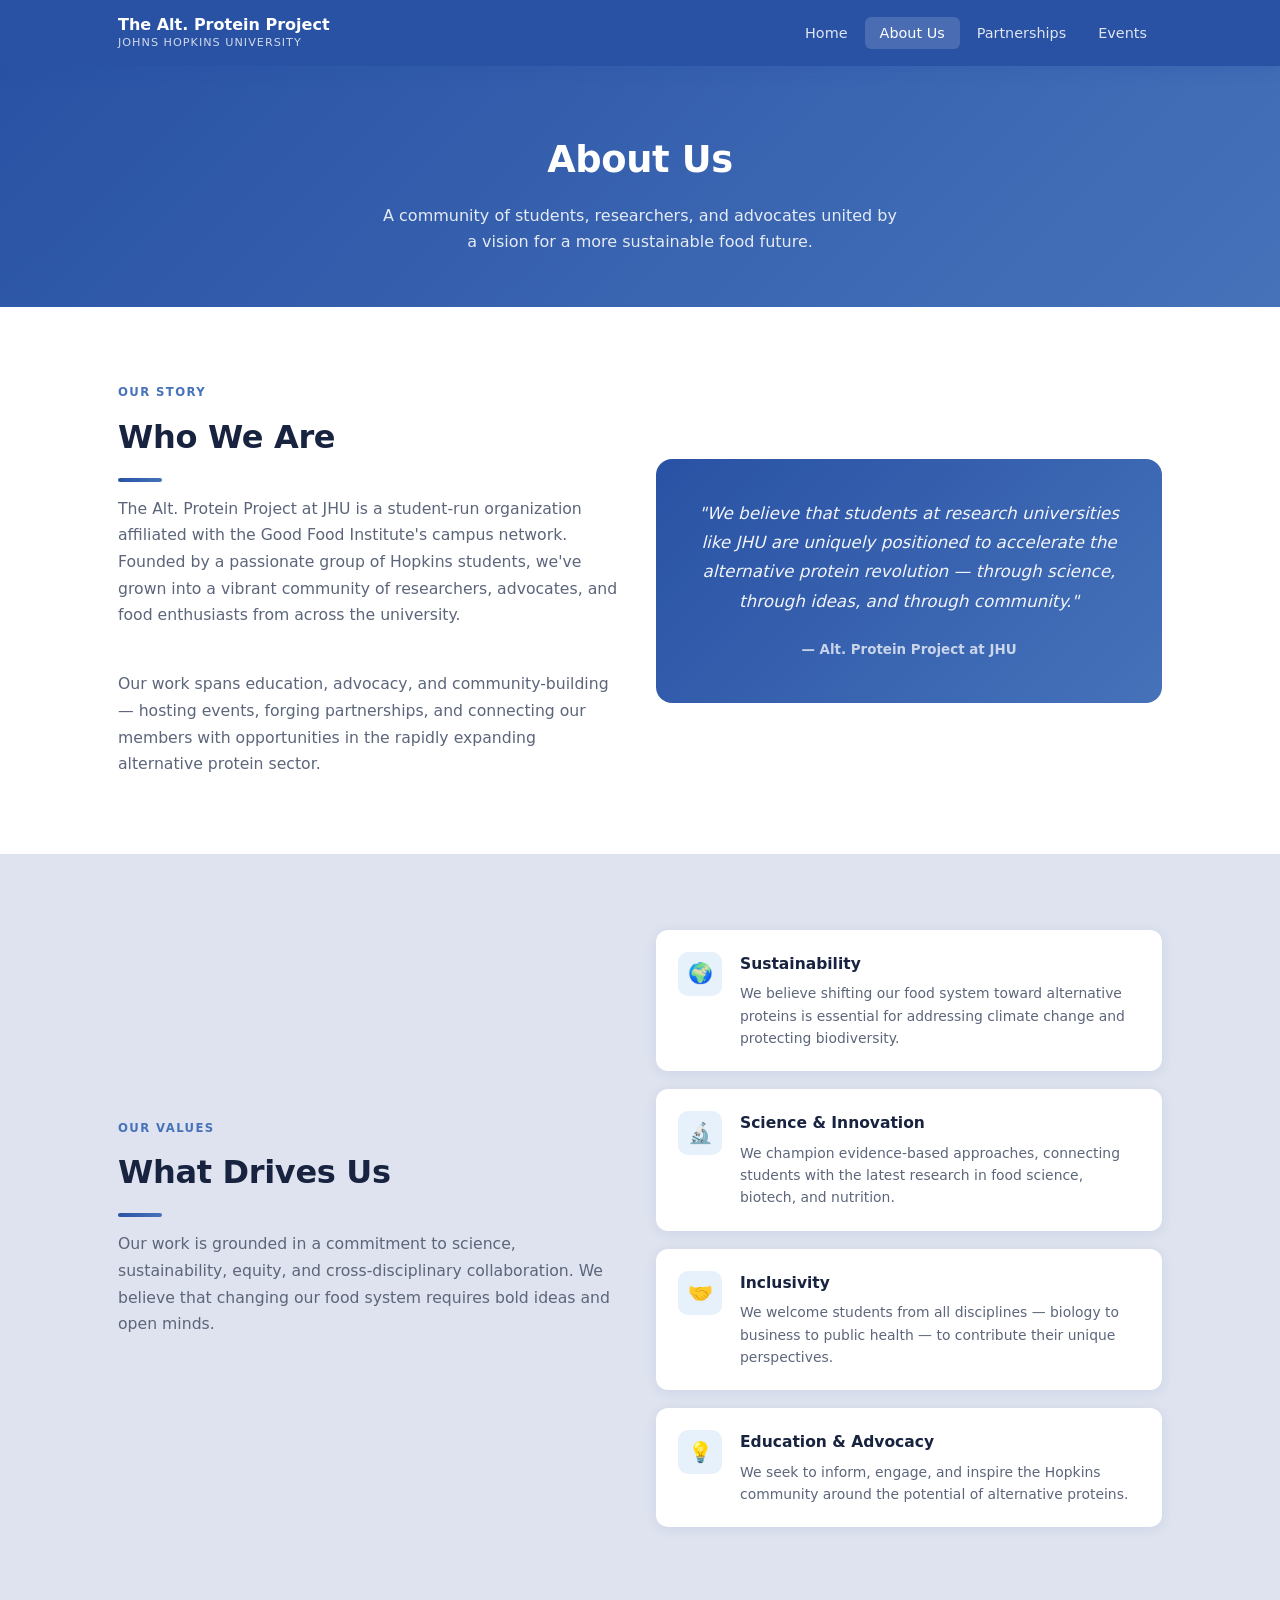
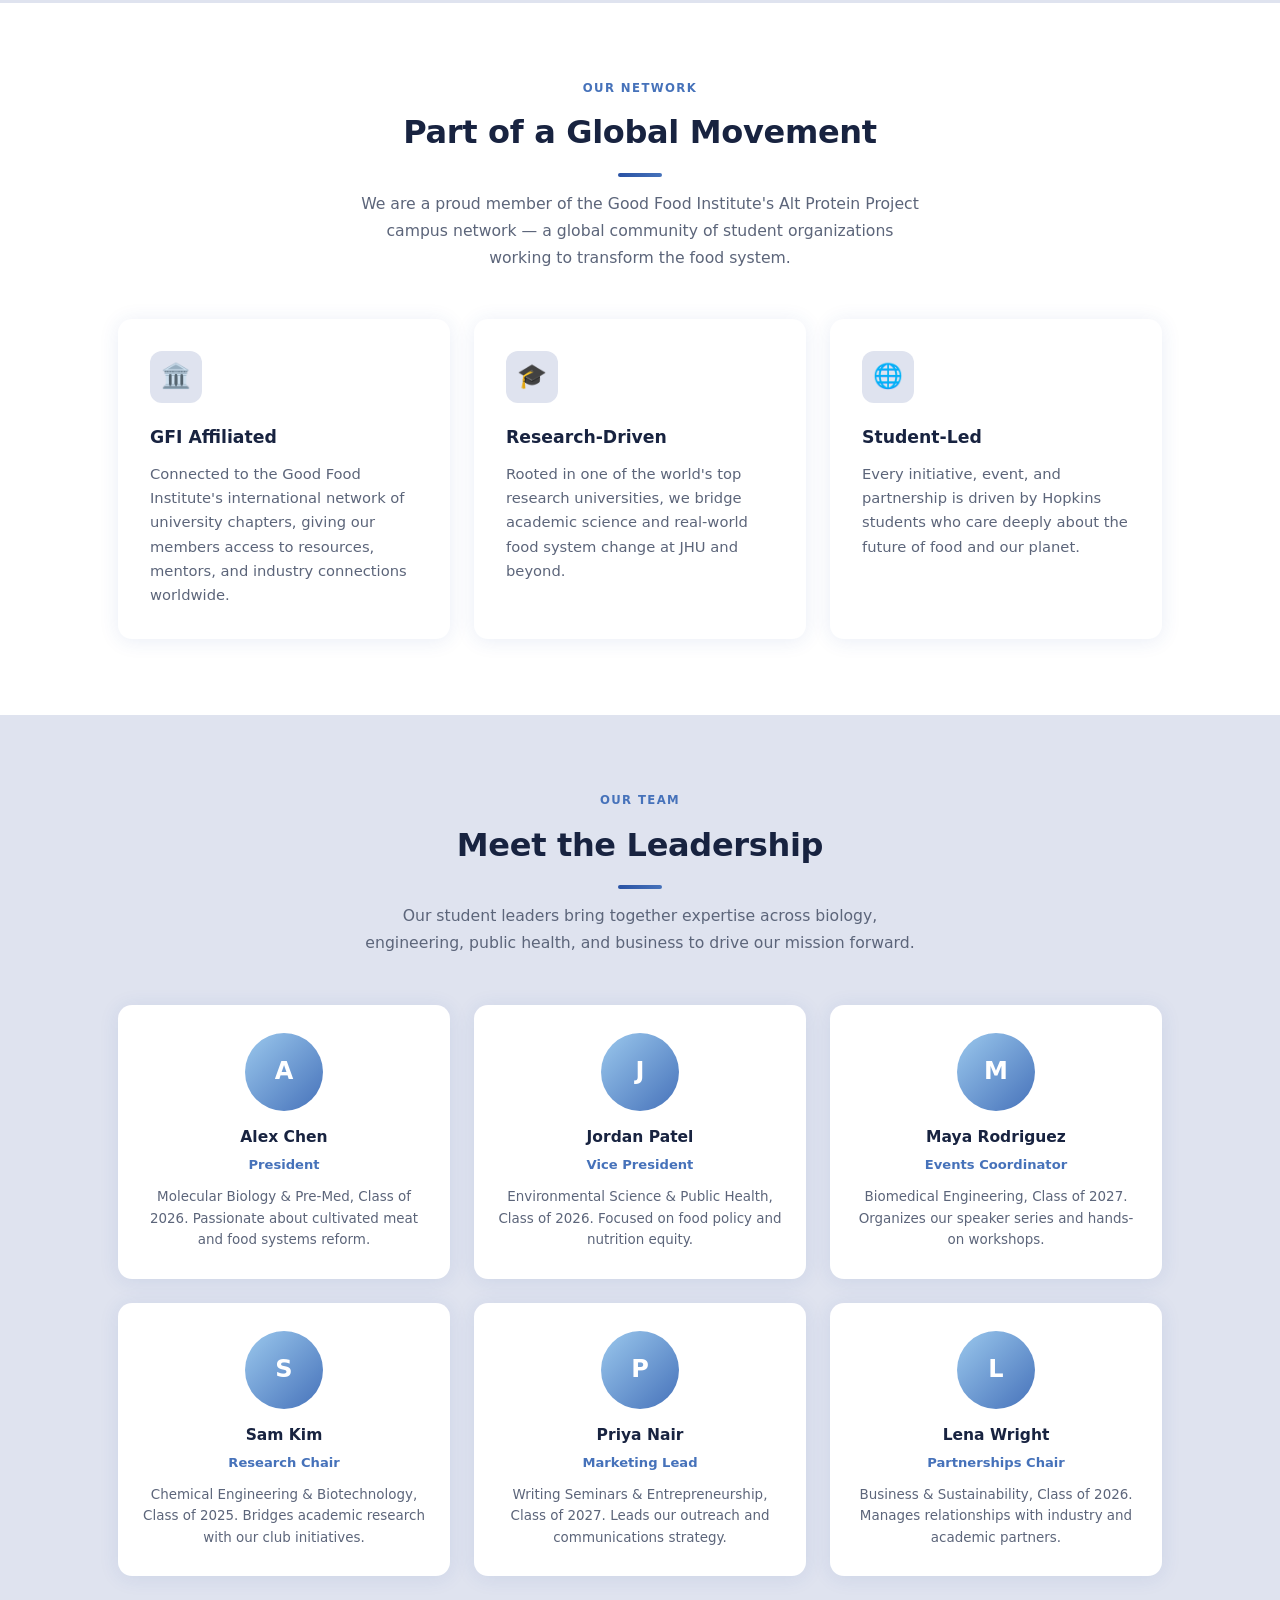
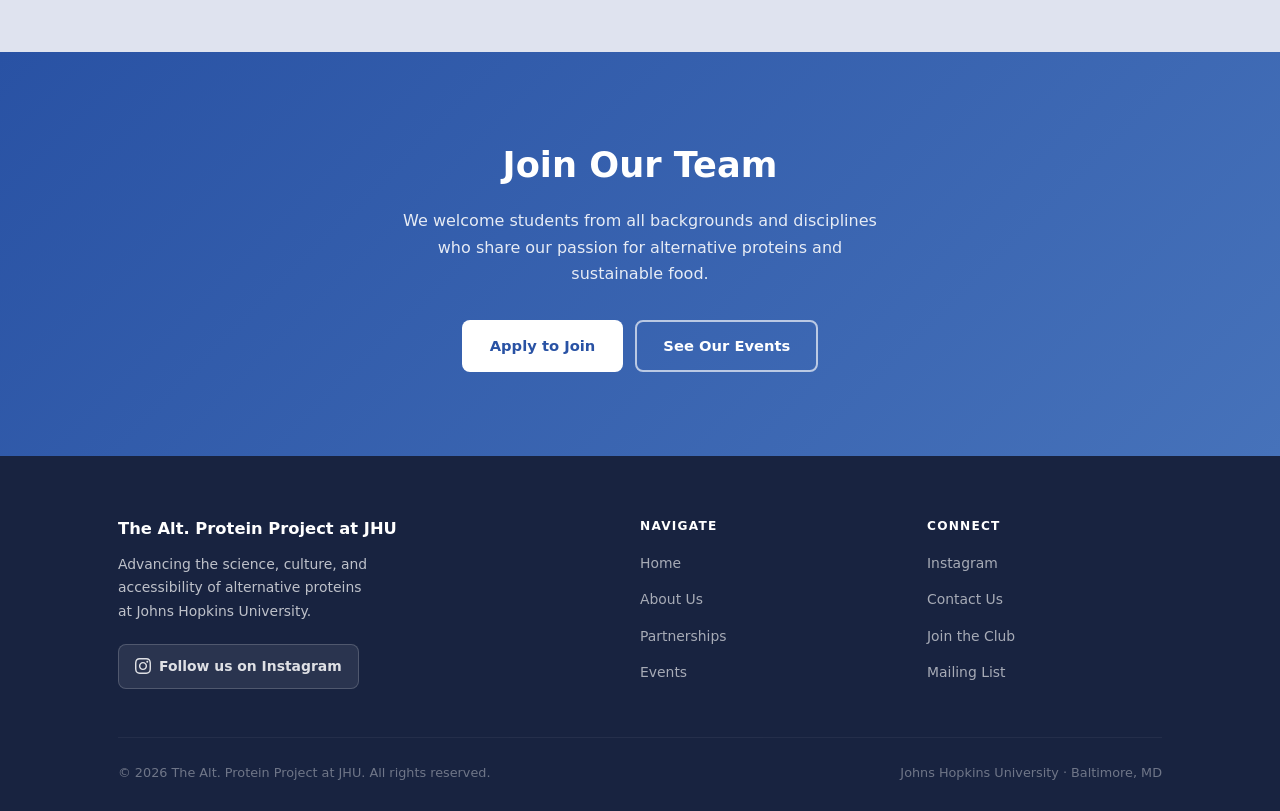
==== about.html @ 33e133d0 "Initial commit: Alt. Protein Project at JHU website Four-page static site (Home, About Us, Partnersh" ====
<!DOCTYPE html>
<html lang="en">
<head>
  <meta charset="UTF-8">
  <meta name="viewport" content="width=device-width, initial-scale=1.0">
  <title>About Us — The Alt. Protein Project at JHU</title>
  <link rel="stylesheet" href="styles.css">
</head>
<body>

  <!-- Navigation -->
  <nav>
    <div class="nav-inner">
      <a href="index.html" class="nav-logo">
        The Alt. Protein Project
        <span class="sub">Johns Hopkins University</span>
      </a>
      <ul class="nav-links">
        <li><a href="index.html">Home</a></li>
        <li><a href="about.html" class="active">About Us</a></li>
        <li><a href="partnerships.html">Partnerships</a></li>
        <li><a href="events.html">Events</a></li>
      </ul>
    </div>
  </nav>

  <!-- Page Hero -->
  <section class="page-hero">
    <div class="container">
      <h1>About Us</h1>
      <p>A community of students, researchers, and advocates united by a vision for a more sustainable food future.</p>
    </div>
  </section>

  <!-- Our Story -->
  <section class="section-white">
    <div class="container">
      <div class="grid-2 grid-align-center">
        <div>
          <p class="section-label">Our Story</p>
          <h2 class="section-title">Who We Are</h2>
          <div class="divider"></div>
          <p class="section-sub">The Alt. Protein Project at JHU is a student-run organization affiliated with the Good Food Institute's campus network. Founded by a passionate group of Hopkins students, we've grown into a vibrant community of researchers, advocates, and food enthusiasts from across the university.</p>
          <br>
          <p class="section-sub" style="margin-top: 16px;">Our work spans education, advocacy, and community-building — hosting events, forging partnerships, and connecting our members with opportunities in the rapidly expanding alternative protein sector.</p>
        </div>
        <div class="story-card">
          <blockquote>"We believe that students at research universities like JHU are uniquely positioned to accelerate the alternative protein revolution — through science, through ideas, and through community."</blockquote>
          <cite>— Alt. Protein Project at JHU</cite>
        </div>
      </div>
    </div>
  </section>

  <!-- Our Values -->
  <section class="section-bg">
    <div class="container">
      <div class="grid-2 grid-align-center">
        <div>
          <p class="section-label">Our Values</p>
          <h2 class="section-title">What Drives Us</h2>
          <div class="divider"></div>
          <p class="section-sub">Our work is grounded in a commitment to science, sustainability, equity, and cross-disciplinary collaboration. We believe that changing our food system requires bold ideas and open minds.</p>
        </div>
        <div class="pillar-stack">
          <div class="pillar">
            <div class="pillar-icon">🌍</div>
            <div>
              <h3>Sustainability</h3>
              <p>We believe shifting our food system toward alternative proteins is essential for addressing climate change and protecting biodiversity.</p>
            </div>
          </div>
          <div class="pillar">
            <div class="pillar-icon">🔬</div>
            <div>
              <h3>Science &amp; Innovation</h3>
              <p>We champion evidence-based approaches, connecting students with the latest research in food science, biotech, and nutrition.</p>
            </div>
          </div>
          <div class="pillar">
            <div class="pillar-icon">🤝</div>
            <div>
              <h3>Inclusivity</h3>
              <p>We welcome students from all disciplines — biology to business to public health — to contribute their unique perspectives.</p>
            </div>
          </div>
          <div class="pillar">
            <div class="pillar-icon">💡</div>
            <div>
              <h3>Education &amp; Advocacy</h3>
              <p>We seek to inform, engage, and inspire the Hopkins community around the potential of alternative proteins.</p>
            </div>
          </div>
        </div>
      </div>
    </div>
  </section>

  <!-- GFI Affiliation -->
  <section class="section-white">
    <div class="container">
      <div class="section-head center">
        <p class="section-label">Our Network</p>
        <h2 class="section-title">Part of a Global Movement</h2>
        <div class="divider" style="margin: 14px auto;"></div>
        <p class="section-sub">We are a proud member of the Good Food Institute's Alt Protein Project campus network — a global community of student organizations working to transform the food system.</p>
      </div>
      <div class="grid-3">
        <div class="card">
          <div class="card-icon">🏛️</div>
          <h3>GFI Affiliated</h3>
          <p>Connected to the Good Food Institute's international network of university chapters, giving our members access to resources, mentors, and industry connections worldwide.</p>
        </div>
        <div class="card">
          <div class="card-icon">🎓</div>
          <h3>Research-Driven</h3>
          <p>Rooted in one of the world's top research universities, we bridge academic science and real-world food system change at JHU and beyond.</p>
        </div>
        <div class="card">
          <div class="card-icon">🌐</div>
          <h3>Student-Led</h3>
          <p>Every initiative, event, and partnership is driven by Hopkins students who care deeply about the future of food and our planet.</p>
        </div>
      </div>
    </div>
  </section>

  <!-- Team -->
  <section class="section-bg">
    <div class="container">
      <div class="section-head center">
        <p class="section-label">Our Team</p>
        <h2 class="section-title">Meet the Leadership</h2>
        <div class="divider" style="margin: 14px auto;"></div>
        <p class="section-sub">Our student leaders bring together expertise across biology, engineering, public health, and business to drive our mission forward.</p>
      </div>
      <div class="grid-3">
        <div class="team-card">
          <div class="avatar">A</div>
          <h3>Alex Chen</h3>
          <div class="role">President</div>
          <p class="bio">Molecular Biology &amp; Pre-Med, Class of 2026. Passionate about cultivated meat and food systems reform.</p>
        </div>
        <div class="team-card">
          <div class="avatar">J</div>
          <h3>Jordan Patel</h3>
          <div class="role">Vice President</div>
          <p class="bio">Environmental Science &amp; Public Health, Class of 2026. Focused on food policy and nutrition equity.</p>
        </div>
        <div class="team-card">
          <div class="avatar">M</div>
          <h3>Maya Rodriguez</h3>
          <div class="role">Events Coordinator</div>
          <p class="bio">Biomedical Engineering, Class of 2027. Organizes our speaker series and hands-on workshops.</p>
        </div>
        <div class="team-card">
          <div class="avatar">S</div>
          <h3>Sam Kim</h3>
          <div class="role">Research Chair</div>
          <p class="bio">Chemical Engineering &amp; Biotechnology, Class of 2025. Bridges academic research with our club initiatives.</p>
        </div>
        <div class="team-card">
          <div class="avatar">P</div>
          <h3>Priya Nair</h3>
          <div class="role">Marketing Lead</div>
          <p class="bio">Writing Seminars &amp; Entrepreneurship, Class of 2027. Leads our outreach and communications strategy.</p>
        </div>
        <div class="team-card">
          <div class="avatar">L</div>
          <h3>Lena Wright</h3>
          <div class="role">Partnerships Chair</div>
          <p class="bio">Business &amp; Sustainability, Class of 2026. Manages relationships with industry and academic partners.</p>
        </div>
      </div>
    </div>
  </section>

  <!-- Join CTA -->
  <section class="cta-section">
    <div class="container">
      <h2>Join Our Team</h2>
      <p>We welcome students from all backgrounds and disciplines who share our passion for alternative proteins and sustainable food.</p>
      <div class="btn-group">
        <a href="#" class="btn btn-white">Apply to Join</a>
        <a href="events.html" class="btn btn-outline">See Our Events</a>
      </div>
    </div>
  </section>

  <!-- Footer -->
  <footer>
    <div class="container">
      <div class="footer-grid">
        <div class="footer-brand">
          <h3>The Alt. Protein Project at JHU</h3>
          <p>Advancing the science, culture, and accessibility of alternative proteins at Johns Hopkins University.</p>
          <a href="#" class="insta-link">
            <svg width="16" height="16" viewBox="0 0 24 24" fill="currentColor" aria-hidden="true">
              <path d="M12 2.163c3.204 0 3.584.012 4.85.07 3.252.148 4.771 1.691 4.919 4.919.058 1.265.069 1.645.069 4.849 0 3.205-.012 3.584-.069 4.849-.149 3.225-1.664 4.771-4.919 4.919-1.266.058-1.644.07-4.85.07-3.204 0-3.584-.012-4.849-.07-3.26-.149-4.771-1.699-4.919-4.92-.058-1.265-.07-1.644-.07-4.849 0-3.204.013-3.583.07-4.849.149-3.227 1.664-4.771 4.919-4.919 1.266-.057 1.645-.069 4.849-.069zm0-2.163c-3.259 0-3.667.014-4.947.072-4.358.2-6.78 2.618-6.98 6.98-.059 1.281-.073 1.689-.073 4.948 0 3.259.014 3.668.072 4.948.2 4.358 2.618 6.78 6.98 6.98 1.281.058 1.689.072 4.948.072 3.259 0 3.668-.014 4.948-.072 4.354-.2 6.782-2.618 6.979-6.98.059-1.28.073-1.689.073-4.948 0-3.259-.014-3.667-.072-4.947-.196-4.354-2.617-6.78-6.979-6.98-1.281-.059-1.69-.073-4.949-.073zm0 5.838c-3.403 0-6.162 2.759-6.162 6.162s2.759 6.163 6.162 6.163 6.162-2.759 6.162-6.163c0-3.403-2.759-6.162-6.162-6.162zm0 10.162c-2.209 0-4-1.79-4-4 0-2.209 1.791-4 4-4s4 1.791 4 4c0 2.21-1.791 4-4 4zm6.406-11.845c-.796 0-1.441.645-1.441 1.44s.645 1.44 1.441 1.44c.795 0 1.439-.645 1.439-1.44s-.644-1.44-1.439-1.44z"/>
            </svg>
            Follow us on Instagram
          </a>
        </div>
        <div class="footer-col">
          <h4>Navigate</h4>
          <ul>
            <li><a href="index.html">Home</a></li>
            <li><a href="about.html">About Us</a></li>
            <li><a href="partnerships.html">Partnerships</a></li>
            <li><a href="events.html">Events</a></li>
          </ul>
        </div>
        <div class="footer-col">
          <h4>Connect</h4>
          <ul>
            <li><a href="#">Instagram</a></li>
            <li><a href="#">Contact Us</a></li>
            <li><a href="#">Join the Club</a></li>
            <li><a href="#">Mailing List</a></li>
          </ul>
        </div>
      </div>
      <div class="footer-bottom">
        <span>© 2026 The Alt. Protein Project at JHU. All rights reserved.</span>
        <span>Johns Hopkins University · Baltimore, MD</span>
      </div>
    </div>
  </footer>

</body>
</html>
---- styles.css ----
/* ================================================
   The Alt. Protein Project at JHU — Stylesheet
   ================================================ */

/* Custom Properties */
:root {
  --primary: #2952A4;
  --accent:  #4672BA;
  --light:   #9BC8ED;
  --bg:      #DFE3EF;
  --white:   #ffffff;
  --dark:    #182340;
  --gray:    #5c657a;
  --shadow:  rgba(41, 82, 164, 0.10);
}

/* Reset */
*, *::before, *::after { box-sizing: border-box; margin: 0; padding: 0; }
html { scroll-behavior: smooth; }
body {
  font-family: 'Segoe UI', system-ui, -apple-system, sans-serif;
  background: var(--bg);
  color: var(--dark);
  line-height: 1.65;
}
a { color: var(--accent); text-decoration: none; }
a:hover { text-decoration: underline; }
img { max-width: 100%; display: block; }

/* Layout */
.container {
  max-width: 1100px;
  margin: 0 auto;
  padding: 0 28px;
}
section { padding: 76px 0; }
.section-white { background: var(--white); }
.section-bg    { background: var(--bg); }

/* Typography helpers */
.section-label {
  font-size: 0.73rem;
  font-weight: 700;
  letter-spacing: 0.12em;
  text-transform: uppercase;
  color: var(--accent);
  margin-bottom: 8px;
}
.section-title {
  font-size: clamp(1.55rem, 2.8vw, 2rem);
  font-weight: 800;
  color: var(--dark);
  letter-spacing: -0.01em;
  margin-bottom: 12px;
}
.section-sub {
  font-size: 0.98rem;
  color: var(--gray);
  line-height: 1.7;
  max-width: 560px;
}
.section-head { margin-bottom: 48px; }
.section-head.center { text-align: center; }
.section-head.center .section-sub { margin: 0 auto; }
.divider {
  width: 44px; height: 4px;
  background: linear-gradient(90deg, var(--primary), var(--accent));
  border-radius: 2px;
  margin: 14px 0;
}

/* =====================
   NAVIGATION
   ===================== */
nav {
  background: var(--primary);
  position: sticky;
  top: 0;
  z-index: 100;
  box-shadow: 0 2px 16px rgba(41,82,164,0.28);
}
.nav-inner {
  max-width: 1100px;
  margin: 0 auto;
  padding: 0 28px;
  height: 66px;
  display: flex;
  align-items: center;
  justify-content: space-between;
}
.nav-logo {
  color: #fff;
  font-weight: 800;
  font-size: 1rem;
  line-height: 1.3;
}
.nav-logo .sub {
  display: block;
  font-weight: 400;
  font-size: 0.7rem;
  letter-spacing: 0.09em;
  text-transform: uppercase;
  opacity: 0.78;
}
.nav-links { display: flex; gap: 2px; list-style: none; }
.nav-links a {
  color: rgba(255,255,255,0.85);
  padding: 8px 15px;
  border-radius: 6px;
  font-size: 0.9rem;
  font-weight: 500;
  transition: background .18s, color .18s;
}
.nav-links a:hover, .nav-links a.active {
  background: rgba(255,255,255,0.15);
  color: #fff;
  text-decoration: none;
}

/* =====================
   HERO
   ===================== */
.hero {
  background: linear-gradient(135deg, var(--primary) 0%, var(--accent) 100%);
  color: #fff;
  padding: 100px 0 84px;
  text-align: center;
}
.hero h1 {
  font-size: clamp(2rem, 4.5vw, 3rem);
  font-weight: 800;
  line-height: 1.17;
  margin-bottom: 20px;
  letter-spacing: -0.02em;
}
.hero p {
  font-size: 1.1rem;
  opacity: 0.9;
  max-width: 580px;
  margin: 0 auto 36px;
}
.page-hero {
  background: linear-gradient(135deg, var(--primary) 0%, var(--accent) 100%);
  color: #fff;
  padding: 64px 0 52px;
  text-align: center;
}
.page-hero h1 {
  font-size: clamp(1.65rem, 3.5vw, 2.3rem);
  font-weight: 800;
  margin-bottom: 12px;
  letter-spacing: -0.01em;
}
.page-hero p {
  font-size: 1rem;
  opacity: 0.87;
  max-width: 520px;
  margin: 0 auto;
}

/* =====================
   BUTTONS
   ===================== */
.btn {
  display: inline-block;
  padding: 12px 26px;
  border-radius: 8px;
  font-weight: 600;
  font-size: 0.92rem;
  border: 2px solid transparent;
  transition: all .18s;
  cursor: pointer;
}
.btn:hover { text-decoration: none; }
.btn-white { background: #fff; color: var(--primary); }
.btn-white:hover { background: var(--light); color: var(--primary); }
.btn-outline { background: transparent; color: #fff; border-color: rgba(255,255,255,.65); }
.btn-outline:hover { background: rgba(255,255,255,.12); }
.btn-primary { background: var(--primary); color: #fff; }
.btn-primary:hover { background: var(--accent); }
.btn-group { display: flex; gap: 12px; justify-content: center; flex-wrap: wrap; }

/* =====================
   GRIDS
   ===================== */
.grid-2 { display: grid; grid-template-columns: 1fr 1fr; gap: 32px; }
.grid-3 { display: grid; grid-template-columns: repeat(3, 1fr); gap: 24px; }
.grid-4 { display: grid; grid-template-columns: repeat(4, 1fr); gap: 20px; }
.grid-align-center { align-items: center; }

/* =====================
   CARDS
   ===================== */
.card {
  background: #fff;
  border-radius: 14px;
  padding: 32px;
  box-shadow: 0 2px 20px var(--shadow);
  transition: transform .2s, box-shadow .2s;
}
.card:hover { transform: translateY(-4px); box-shadow: 0 10px 36px rgba(41,82,164,0.15); }
.card-icon {
  width: 52px; height: 52px;
  background: var(--bg);
  border-radius: 12px;
  display: flex; align-items: center; justify-content: center;
  font-size: 1.5rem;
  margin-bottom: 20px;
}
.card h3 { font-size: 1.08rem; font-weight: 700; color: var(--dark); margin-bottom: 10px; }
.card p  { font-size: 0.92rem; color: var(--gray); line-height: 1.65; }

/* =====================
   STATS
   ===================== */
.stats-wrap {
  background: linear-gradient(135deg, var(--primary), var(--accent));
  padding: 68px 0;
}
.stat-box {
  background: rgba(255,255,255,0.1);
  border: 1px solid rgba(255,255,255,0.18);
  border-radius: 14px;
  padding: 32px 20px;
  text-align: center;
}
.stat-box .num { font-size: 2.6rem; font-weight: 800; color: #fff; margin-bottom: 6px; line-height: 1; }
.stat-box .lbl { font-size: 0.88rem; color: rgba(255,255,255,0.82); }

/* =====================
   EVENT CARDS
   ===================== */
.event-stack { display: flex; flex-direction: column; gap: 20px; }
.event-card {
  background: #fff;
  border-radius: 14px;
  overflow: hidden;
  display: flex;
  box-shadow: 0 2px 20px var(--shadow);
  transition: transform .2s, box-shadow .2s;
}
.event-card:hover { transform: translateY(-3px); box-shadow: 0 10px 32px rgba(41,82,164,.14); }
.edate {
  background: linear-gradient(160deg, var(--primary), var(--accent));
  color: #fff;
  min-width: 90px;
  display: flex; flex-direction: column; align-items: center; justify-content: center;
  text-align: center; padding: 0 16px;
}
.edate .mo { font-size: 0.65rem; text-transform: uppercase; letter-spacing: .12em; font-weight: 700; opacity: .85; }
.edate .dy { font-size: 2rem; font-weight: 800; line-height: 1; }
.edate .yr { font-size: 0.68rem; opacity: .7; }
.ebody { padding: 22px 28px; flex: 1; }
.ebody .etag {
  display: inline-block;
  background: rgba(70,114,186,.1);
  color: var(--accent);
  font-size: 0.72rem; font-weight: 700;
  padding: 3px 10px; border-radius: 100px;
  margin-bottom: 10px;
}
.ebody h3 { font-size: 1.04rem; font-weight: 700; color: var(--dark); margin-bottom: 6px; }
.ebody p  { font-size: 0.88rem; color: var(--gray); line-height: 1.6; margin-bottom: 12px; }
.emeta { display: flex; gap: 18px; font-size: 0.79rem; color: var(--accent); font-weight: 600; }

/* Past Events */
.past-stack { display: flex; flex-direction: column; gap: 14px; }
.past-item {
  background: #fff;
  border-radius: 10px; padding: 18px 24px;
  display: flex; justify-content: space-between; align-items: center;
  box-shadow: 0 1px 10px rgba(41,82,164,.07);
}
.past-item h4 { font-size: 0.93rem; font-weight: 700; color: var(--dark); margin-bottom: 3px; }
.past-item p  { font-size: 0.82rem; color: var(--gray); }
.past-date { font-size: 0.8rem; color: var(--accent); font-weight: 600; white-space: nowrap; margin-left: 16px; }

/* =====================
   TEAM
   ===================== */
.team-card {
  background: #fff;
  border-radius: 14px; padding: 28px 22px;
  text-align: center;
  box-shadow: 0 2px 20px var(--shadow);
  transition: transform .2s;
}
.team-card:hover { transform: translateY(-4px); }
.avatar {
  width: 78px; height: 78px;
  border-radius: 50%;
  background: linear-gradient(135deg, var(--light), var(--accent));
  margin: 0 auto 14px;
  display: flex; align-items: center; justify-content: center;
  font-size: 1.5rem; color: #fff; font-weight: 800;
}
.team-card h3   { font-size: 0.97rem; font-weight: 700; color: var(--dark); margin-bottom: 4px; }
.team-card .role { color: var(--accent); font-size: 0.82rem; font-weight: 600; margin-bottom: 10px; }
.team-card .bio  { color: var(--gray); font-size: 0.84rem; line-height: 1.6; }

/* =====================
   PARTNERS
   ===================== */
.partner-card {
  background: #fff;
  border-radius: 12px; padding: 28px 20px;
  min-height: 110px;
  display: flex; align-items: center; justify-content: center; flex-direction: column;
  text-align: center;
  box-shadow: 0 2px 14px var(--shadow);
  border: 2px solid var(--bg);
  transition: border-color .2s, transform .2s;
}
.partner-card:hover { border-color: var(--light); transform: translateY(-3px); }
.partner-card .pname { font-size: 0.95rem; font-weight: 700; color: var(--dark); margin-bottom: 4px; }
.partner-card .ptype { font-size: 0.76rem; color: var(--gray); }

/* Tier cards */
.tier-card {
  background: #fff;
  border-radius: 14px; padding: 32px;
  box-shadow: 0 2px 20px var(--shadow);
  border-top: 5px solid var(--light);
}
.tier-card.featured { border-top-color: var(--primary); }
.tier-badge {
  display: inline-block;
  background: var(--bg); color: var(--gray);
  font-size: 0.7rem; font-weight: 700;
  padding: 3px 10px; border-radius: 100px;
  text-transform: uppercase; letter-spacing: .07em;
  margin-bottom: 12px;
}
.tier-card.featured .tier-badge { background: rgba(41,82,164,.1); color: var(--primary); }
.tier-card h3 { font-size: 1.12rem; font-weight: 800; color: var(--dark); margin-bottom: 18px; }
.check-list { list-style: none; display: flex; flex-direction: column; gap: 10px; }
.check-list li {
  display: flex; gap: 10px; align-items: flex-start;
  font-size: 0.88rem; color: var(--gray); line-height: 1.5;
}
.check-list li::before {
  content: '✓';
  background: rgba(41,82,164,.1); color: var(--primary);
  font-weight: 700; font-size: 0.76rem;
  min-width: 20px; height: 20px;
  border-radius: 50%;
  display: inline-flex; align-items: center; justify-content: center;
  margin-top: 1px; flex-shrink: 0;
}

/* =====================
   CTA SECTION
   ===================== */
.cta-section {
  background: linear-gradient(135deg, var(--primary), var(--accent));
  color: #fff; text-align: center; padding: 84px 0;
}
.cta-section h2 {
  font-size: clamp(1.65rem, 3vw, 2.2rem);
  font-weight: 800; margin-bottom: 14px;
}
.cta-section p {
  font-size: 1rem; opacity: .88;
  max-width: 480px; margin: 0 auto 32px;
}

/* =====================
   PILLARS (About page)
   ===================== */
.pillar-stack { display: flex; flex-direction: column; gap: 18px; }
.pillar {
  display: flex; gap: 18px; align-items: flex-start;
  background: #fff; border-radius: 12px; padding: 22px;
  box-shadow: 0 2px 12px var(--shadow);
}
.pillar-icon {
  width: 44px; height: 44px;
  background: rgba(155,200,237,.25);
  border-radius: 10px;
  display: flex; align-items: center; justify-content: center;
  font-size: 1.25rem; flex-shrink: 0;
}
.pillar h3 { font-size: 0.97rem; font-weight: 700; color: var(--dark); margin-bottom: 5px; }
.pillar p  { font-size: 0.87rem; color: var(--gray); line-height: 1.6; }

/* Story visual card */
.story-card {
  background: linear-gradient(135deg, var(--primary), var(--accent));
  border-radius: 16px; padding: 40px 36px;
  color: #fff; text-align: center;
}
.story-card blockquote {
  font-size: 1.05rem; font-style: italic;
  line-height: 1.75; margin-bottom: 20px; opacity: .93;
}
.story-card cite { font-size: 0.84rem; opacity: .72; font-style: normal; font-weight: 600; }

/* Benefits card (flat) */
.benefit-card {
  background: var(--bg);
  border-radius: 14px; padding: 32px;
}

/* =====================
   FOOTER
   ===================== */
footer {
  background: var(--dark);
  color: rgba(255,255,255,.72);
  padding: 60px 0 28px;
}
.footer-grid {
  display: grid; grid-template-columns: 2fr 1fr 1fr;
  gap: 52px; margin-bottom: 48px;
}
.footer-brand h3 { color: #fff; font-size: 1.02rem; font-weight: 800; margin-bottom: 10px; }
.footer-brand p  { font-size: 0.87rem; line-height: 1.7; max-width: 255px; margin-bottom: 20px; }
.footer-col h4 {
  color: #fff; font-size: 0.76rem; font-weight: 700;
  text-transform: uppercase; letter-spacing: .1em; margin-bottom: 14px;
}
.footer-col ul { list-style: none; display: flex; flex-direction: column; gap: 10px; }
.footer-col ul a { color: rgba(255,255,255,.62); font-size: 0.87rem; transition: color .18s; }
.footer-col ul a:hover { color: var(--light); text-decoration: none; }
.insta-link {
  display: inline-flex; align-items: center; gap: 8px;
  background: rgba(255,255,255,.08);
  border: 1px solid rgba(255,255,255,.18);
  color: rgba(255,255,255,.85);
  padding: 10px 16px; border-radius: 8px;
  font-size: 0.87rem; font-weight: 600;
  transition: all .18s;
}
.insta-link:hover { background: rgba(255,255,255,.16); color: #fff; text-decoration: none; }
.footer-bottom {
  border-top: 1px solid rgba(255,255,255,.1);
  padding-top: 24px;
  display: flex; justify-content: space-between;
  font-size: 0.8rem; opacity: .52;
}

/* Utilities */
.mt-8  { margin-top: 8px; }
.mt-16 { margin-top: 16px; }
.mt-24 { margin-top: 24px; }
.mt-32 { margin-top: 32px; }
.text-center { text-align: center; }
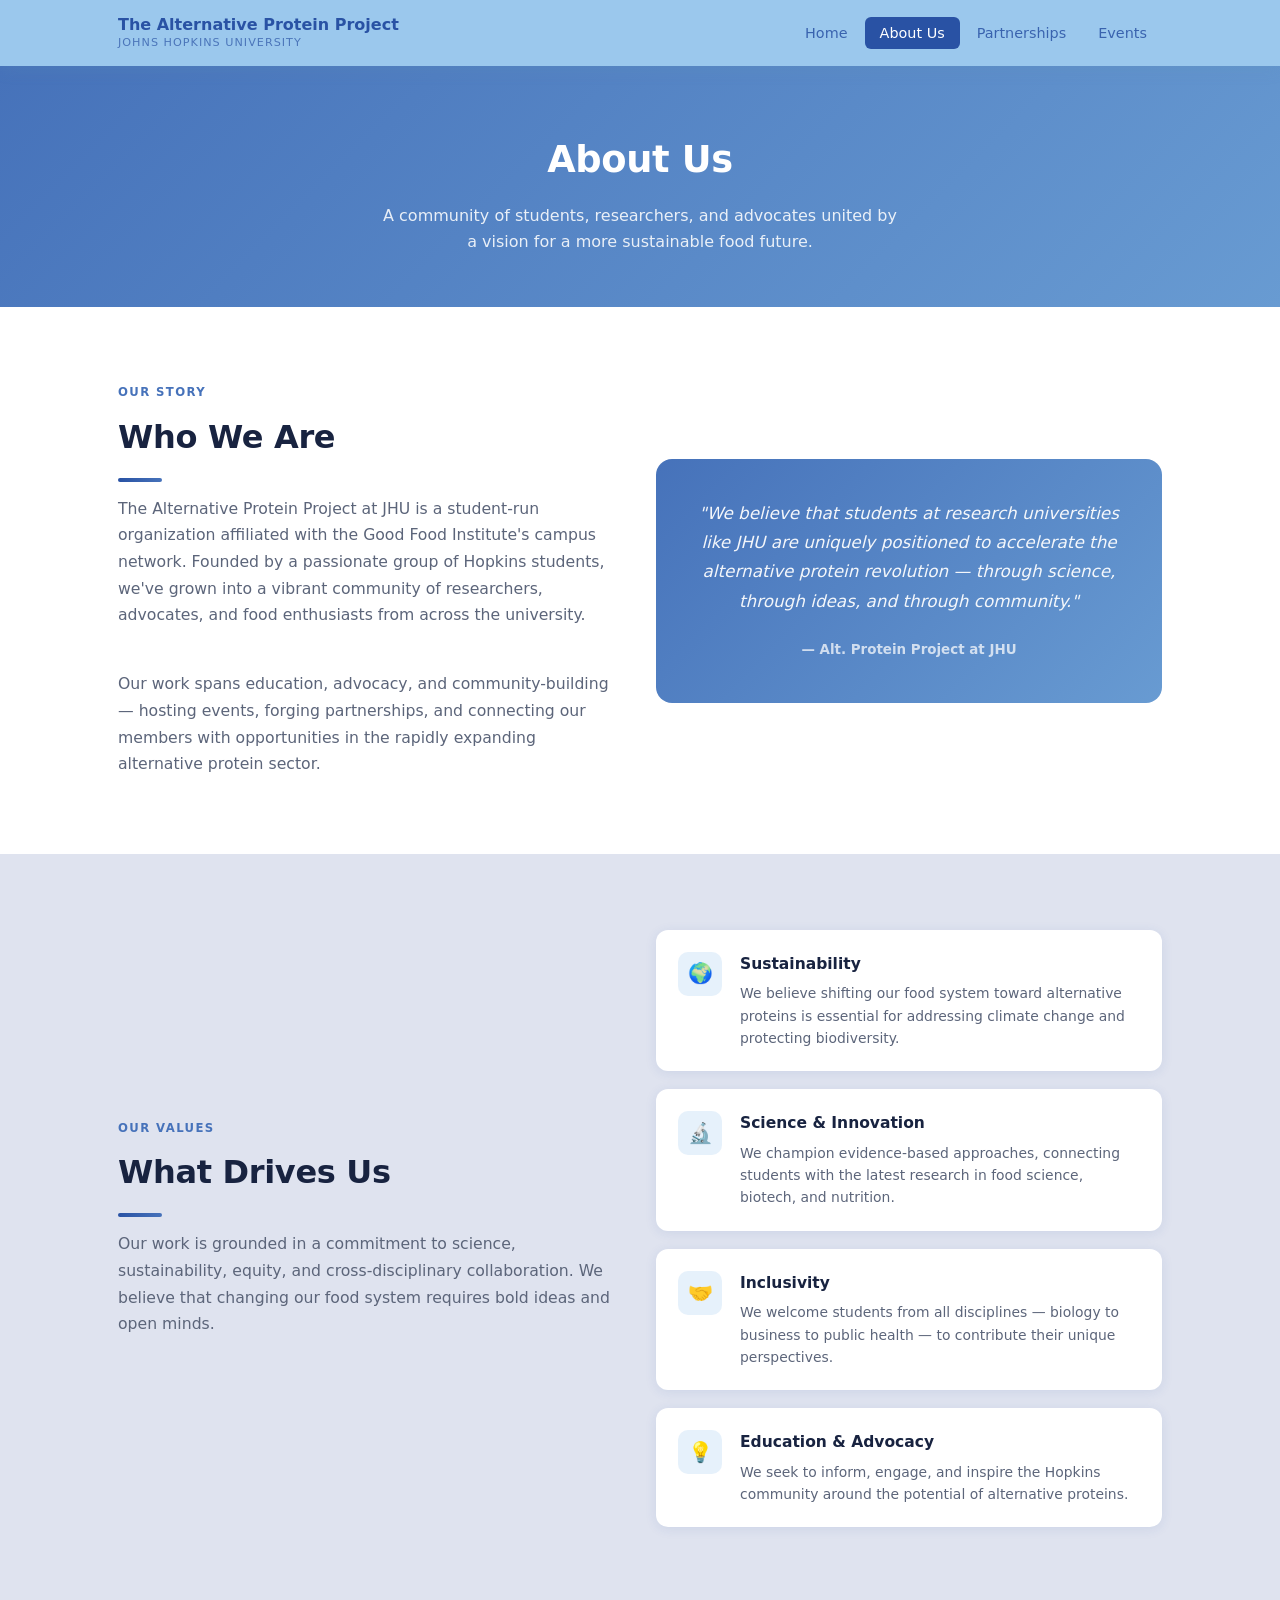
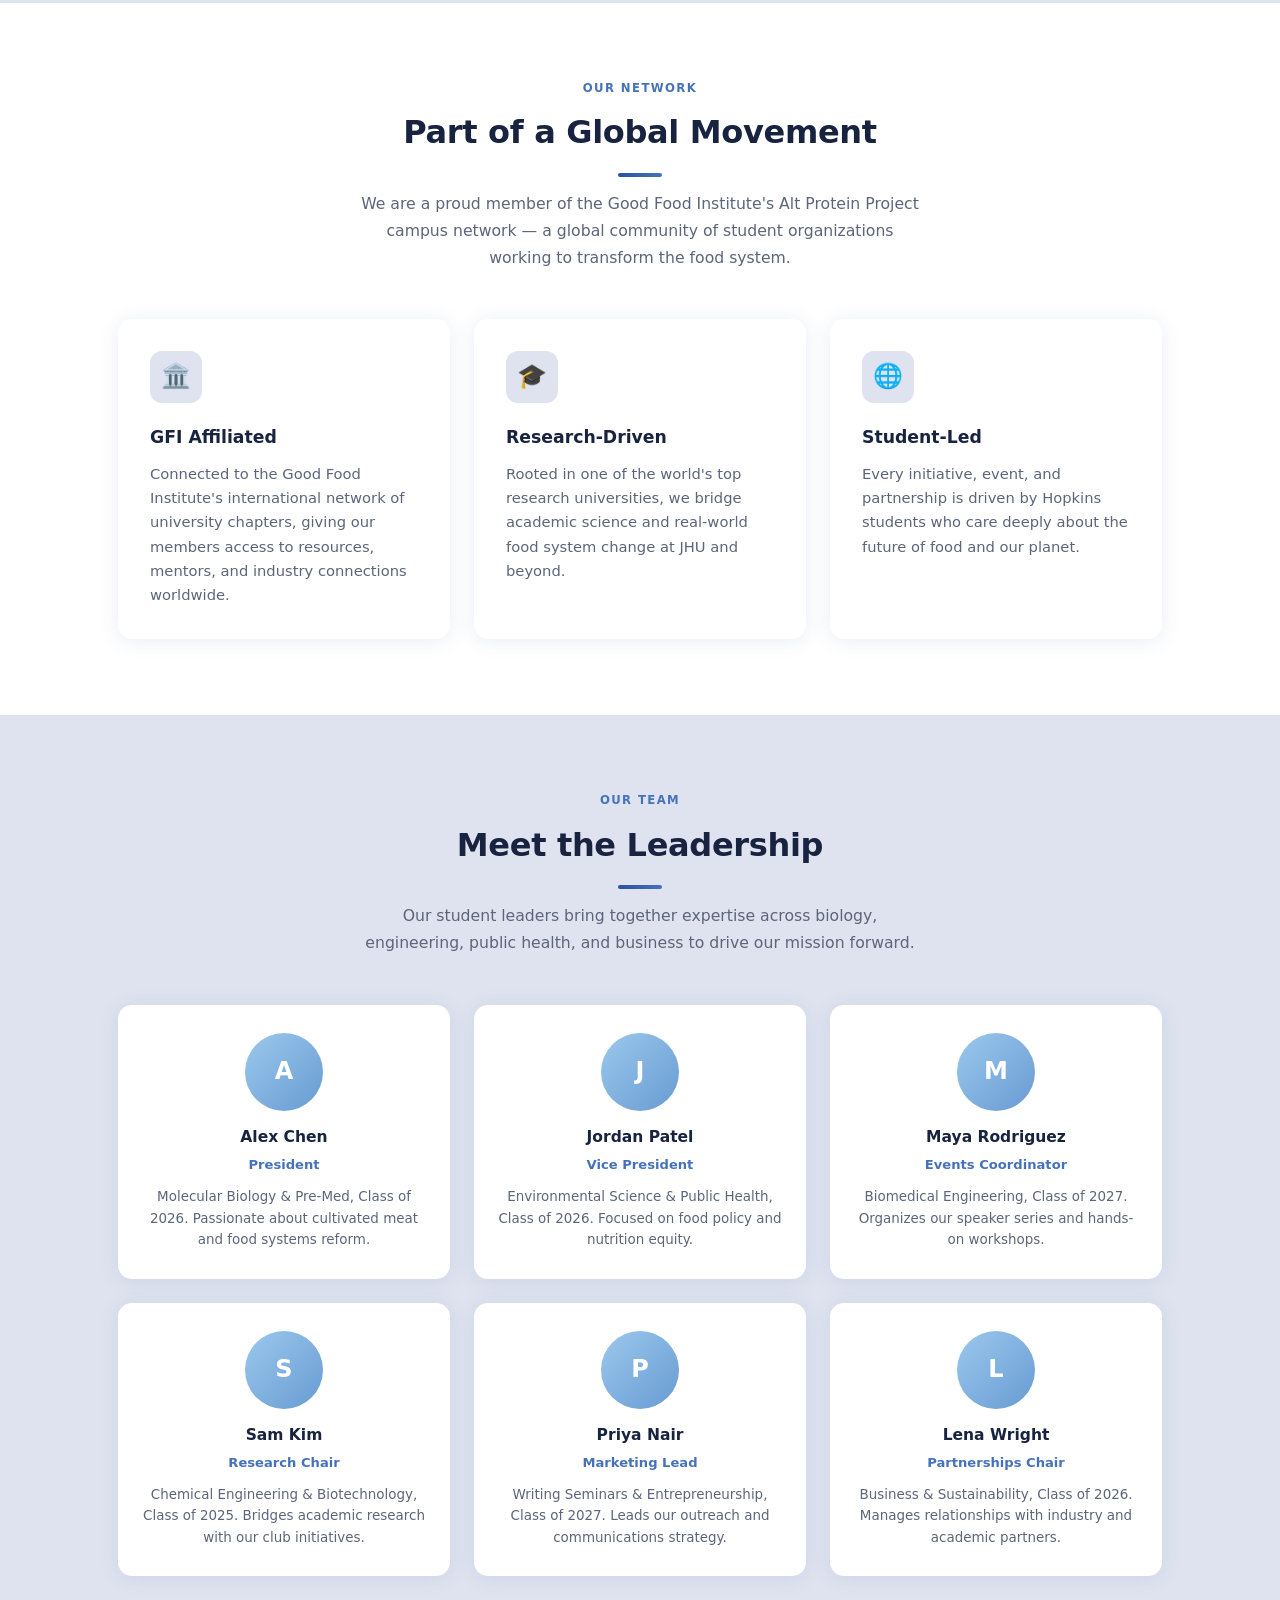
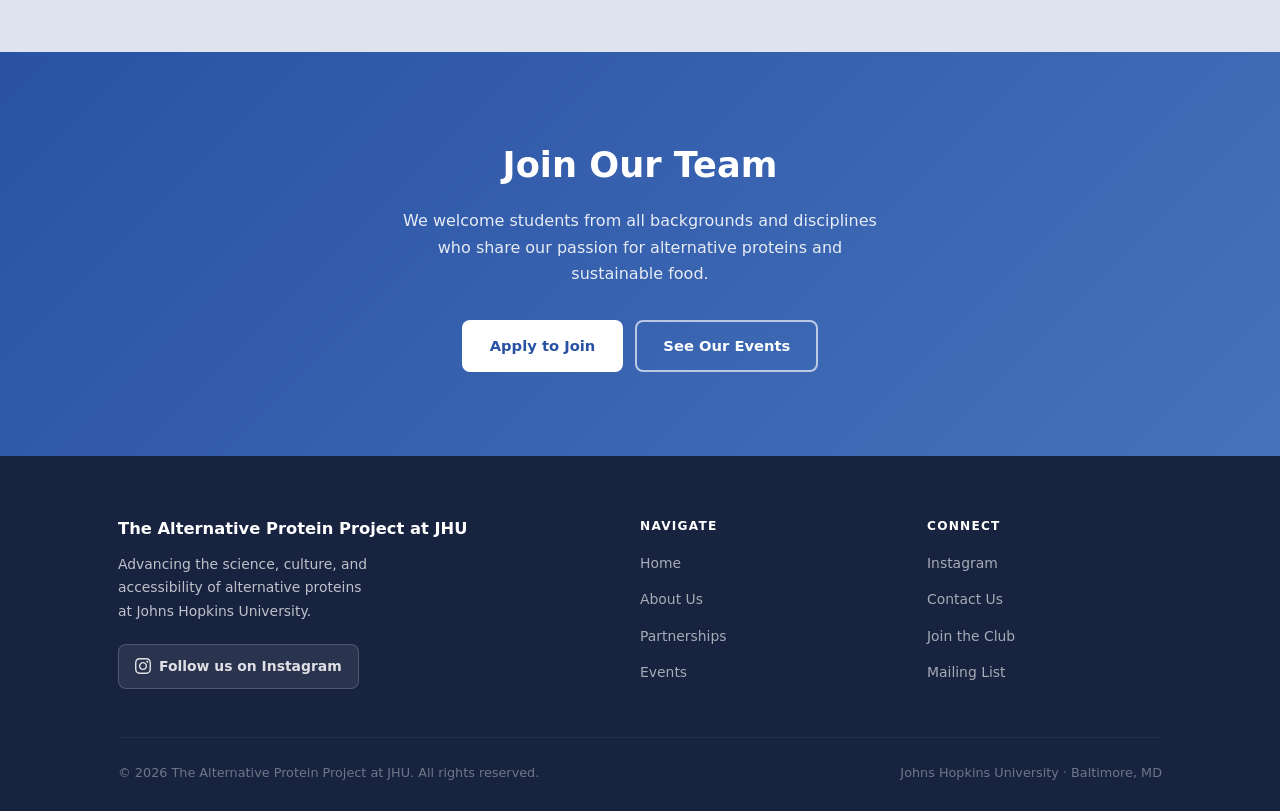
==== commit ec0a1265: "Update colors to #9BC8ED main palette and rename to Alternative Protein Project - Nav background cha" ====
--- a/about.html
+++ b/about.html
@@ -3,7 +3,7 @@
 <head>
   <meta charset="UTF-8">
   <meta name="viewport" content="width=device-width, initial-scale=1.0">
-  <title>About Us — The Alt. Protein Project at JHU</title>
+  <title>About Us — The Alternative Protein Project at JHU</title>
   <link rel="stylesheet" href="styles.css">
 </head>
 <body>
@@ -12,7 +12,7 @@
   <nav>
     <div class="nav-inner">
       <a href="index.html" class="nav-logo">
-        The Alt. Protein Project
+        The Alternative Protein Project
         <span class="sub">Johns Hopkins University</span>
       </a>
       <ul class="nav-links">
@@ -40,7 +40,7 @@
           <p class="section-label">Our Story</p>
           <h2 class="section-title">Who We Are</h2>
           <div class="divider"></div>
-          <p class="section-sub">The Alt. Protein Project at JHU is a student-run organization affiliated with the Good Food Institute's campus network. Founded by a passionate group of Hopkins students, we've grown into a vibrant community of researchers, advocates, and food enthusiasts from across the university.</p>
+          <p class="section-sub">The Alternative Protein Project at JHU is a student-run organization affiliated with the Good Food Institute's campus network. Founded by a passionate group of Hopkins students, we've grown into a vibrant community of researchers, advocates, and food enthusiasts from across the university.</p>
           <br>
           <p class="section-sub" style="margin-top: 16px;">Our work spans education, advocacy, and community-building — hosting events, forging partnerships, and connecting our members with opportunities in the rapidly expanding alternative protein sector.</p>
         </div>
@@ -192,7 +192,7 @@
     <div class="container">
       <div class="footer-grid">
         <div class="footer-brand">
-          <h3>The Alt. Protein Project at JHU</h3>
+          <h3>The Alternative Protein Project at JHU</h3>
           <p>Advancing the science, culture, and accessibility of alternative proteins at Johns Hopkins University.</p>
           <a href="#" class="insta-link">
             <svg width="16" height="16" viewBox="0 0 24 24" fill="currentColor" aria-hidden="true">
@@ -221,7 +221,7 @@
         </div>
       </div>
       <div class="footer-bottom">
-        <span>© 2026 The Alt. Protein Project at JHU. All rights reserved.</span>
+        <span>© 2026 The Alternative Protein Project at JHU. All rights reserved.</span>
         <span>Johns Hopkins University · Baltimore, MD</span>
       </div>
     </div>
--- a/styles.css
+++ b/styles.css
@@ -6,7 +6,9 @@
 :root {
   --primary: #2952A4;
   --accent:  #4672BA;
+  --med:     #689BD2;
   --light:   #9BC8ED;
+  --main:    #9BC8ED;
   --bg:      #DFE3EF;
   --white:   #ffffff;
   --dark:    #182340;
@@ -73,11 +75,11 @@
    NAVIGATION
    ===================== */
 nav {
-  background: var(--primary);
+  background: var(--main);
   position: sticky;
   top: 0;
   z-index: 100;
-  box-shadow: 0 2px 16px rgba(41,82,164,0.28);
+  box-shadow: 0 2px 16px rgba(100,150,180,0.2);
 }
 .nav-inner {
   max-width: 1100px;
@@ -89,7 +91,7 @@
   justify-content: space-between;
 }
 .nav-logo {
-  color: #fff;
+  color: var(--primary);
   font-weight: 800;
   font-size: 1rem;
   line-height: 1.3;
@@ -100,20 +102,22 @@
   font-size: 0.7rem;
   letter-spacing: 0.09em;
   text-transform: uppercase;
-  opacity: 0.78;
+  opacity: 0.7;
 }
 .nav-links { display: flex; gap: 2px; list-style: none; }
 .nav-links a {
-  color: rgba(255,255,255,0.85);
+  color: var(--primary);
   padding: 8px 15px;
   border-radius: 6px;
   font-size: 0.9rem;
   font-weight: 500;
   transition: background .18s, color .18s;
+  opacity: 0.85;
 }
 .nav-links a:hover, .nav-links a.active {
-  background: rgba(255,255,255,0.15);
+  background: var(--primary);
   color: #fff;
+  opacity: 1;
   text-decoration: none;
 }
 
@@ -121,7 +125,7 @@
    HERO
    ===================== */
 .hero {
-  background: linear-gradient(135deg, var(--primary) 0%, var(--accent) 100%);
+  background: linear-gradient(135deg, var(--accent) 0%, var(--med) 100%);
   color: #fff;
   padding: 100px 0 84px;
   text-align: center;
@@ -140,7 +144,7 @@
   margin: 0 auto 36px;
 }
 .page-hero {
-  background: linear-gradient(135deg, var(--primary) 0%, var(--accent) 100%);
+  background: linear-gradient(135deg, var(--accent) 0%, var(--med) 100%);
   color: #fff;
   padding: 64px 0 52px;
   text-align: center;
@@ -241,7 +245,7 @@
 }
 .event-card:hover { transform: translateY(-3px); box-shadow: 0 10px 32px rgba(41,82,164,.14); }
 .edate {
-  background: linear-gradient(160deg, var(--primary), var(--accent));
+  background: linear-gradient(160deg, var(--accent), var(--med));
   color: #fff;
   min-width: 90px;
   display: flex; flex-direction: column; align-items: center; justify-content: center;
@@ -289,7 +293,7 @@
 .avatar {
   width: 78px; height: 78px;
   border-radius: 50%;
-  background: linear-gradient(135deg, var(--light), var(--accent));
+  background: linear-gradient(135deg, var(--main), var(--med));
   margin: 0 auto 14px;
   display: flex; align-items: center; justify-content: center;
   font-size: 1.5rem; color: #fff; font-weight: 800;
@@ -385,7 +389,7 @@
 
 /* Story visual card */
 .story-card {
-  background: linear-gradient(135deg, var(--primary), var(--accent));
+  background: linear-gradient(135deg, var(--accent), var(--med));
   border-radius: 16px; padding: 40px 36px;
   color: #fff; text-align: center;
 }
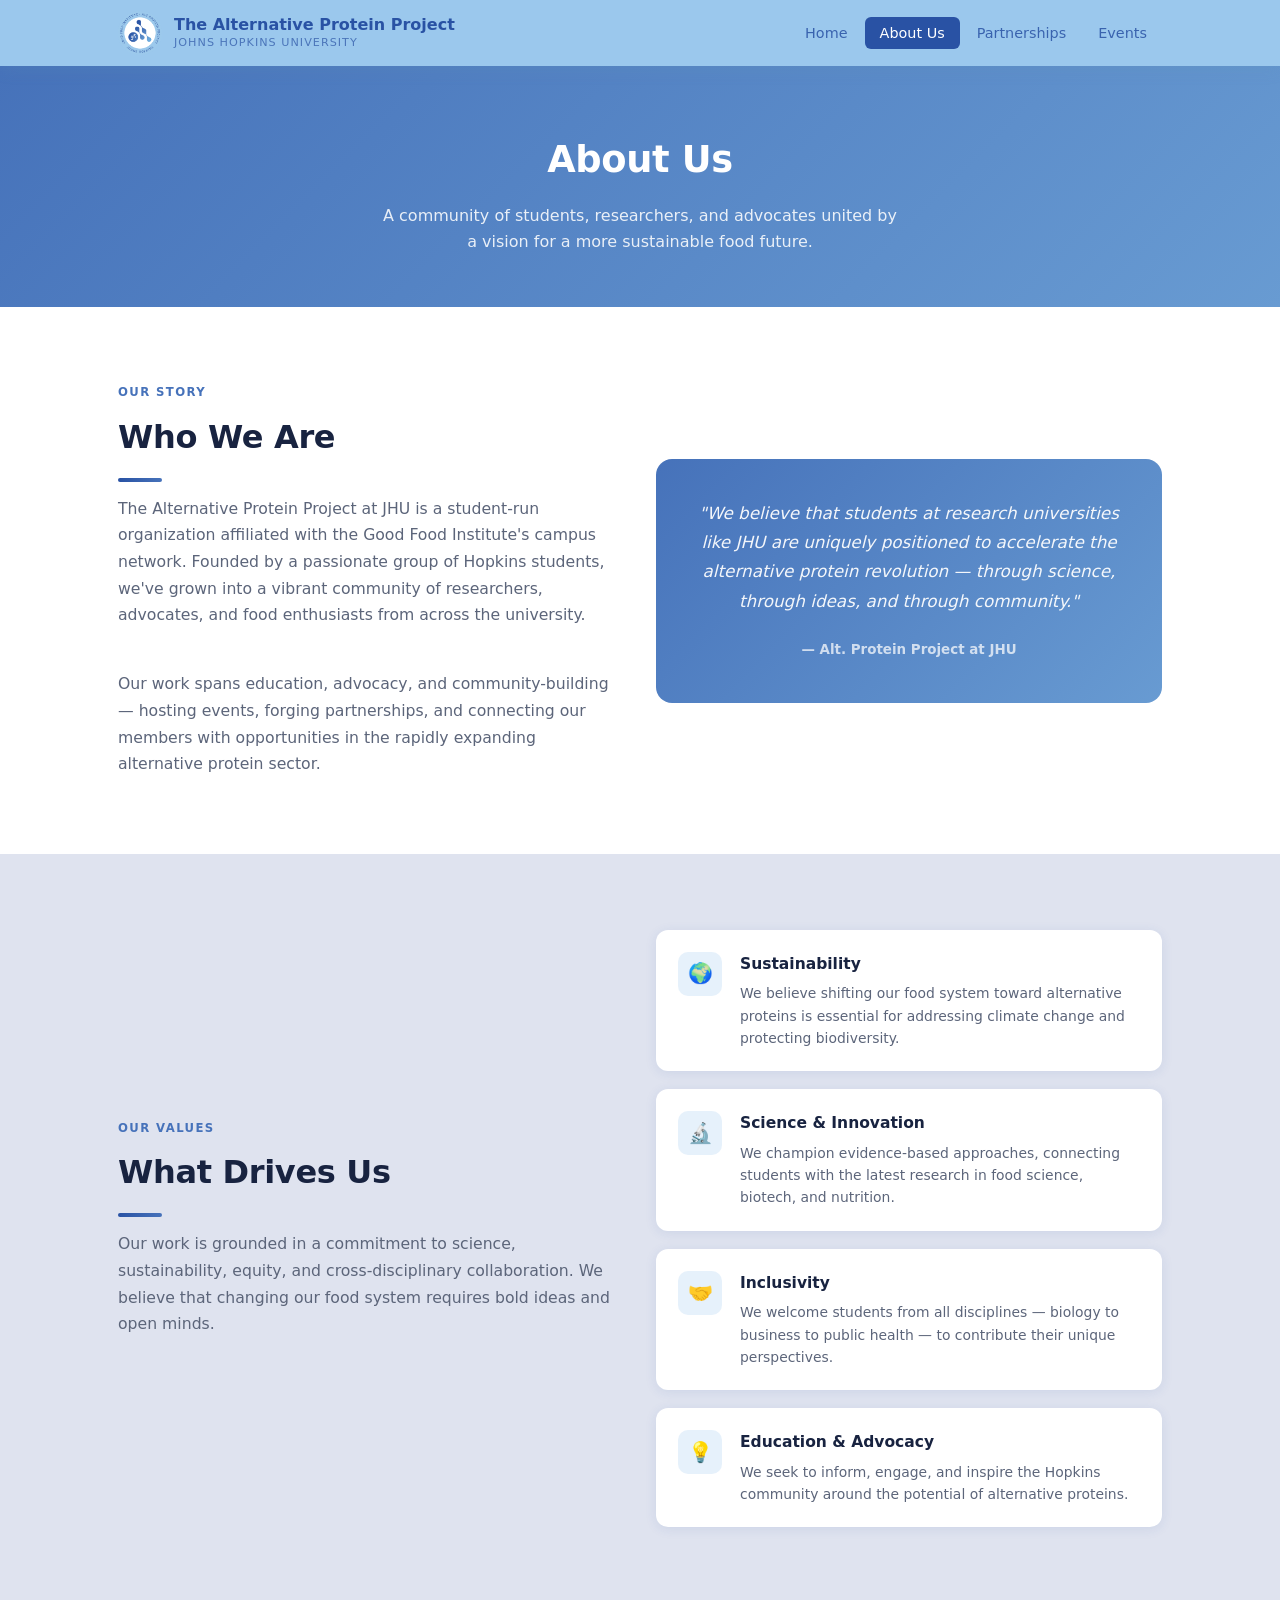
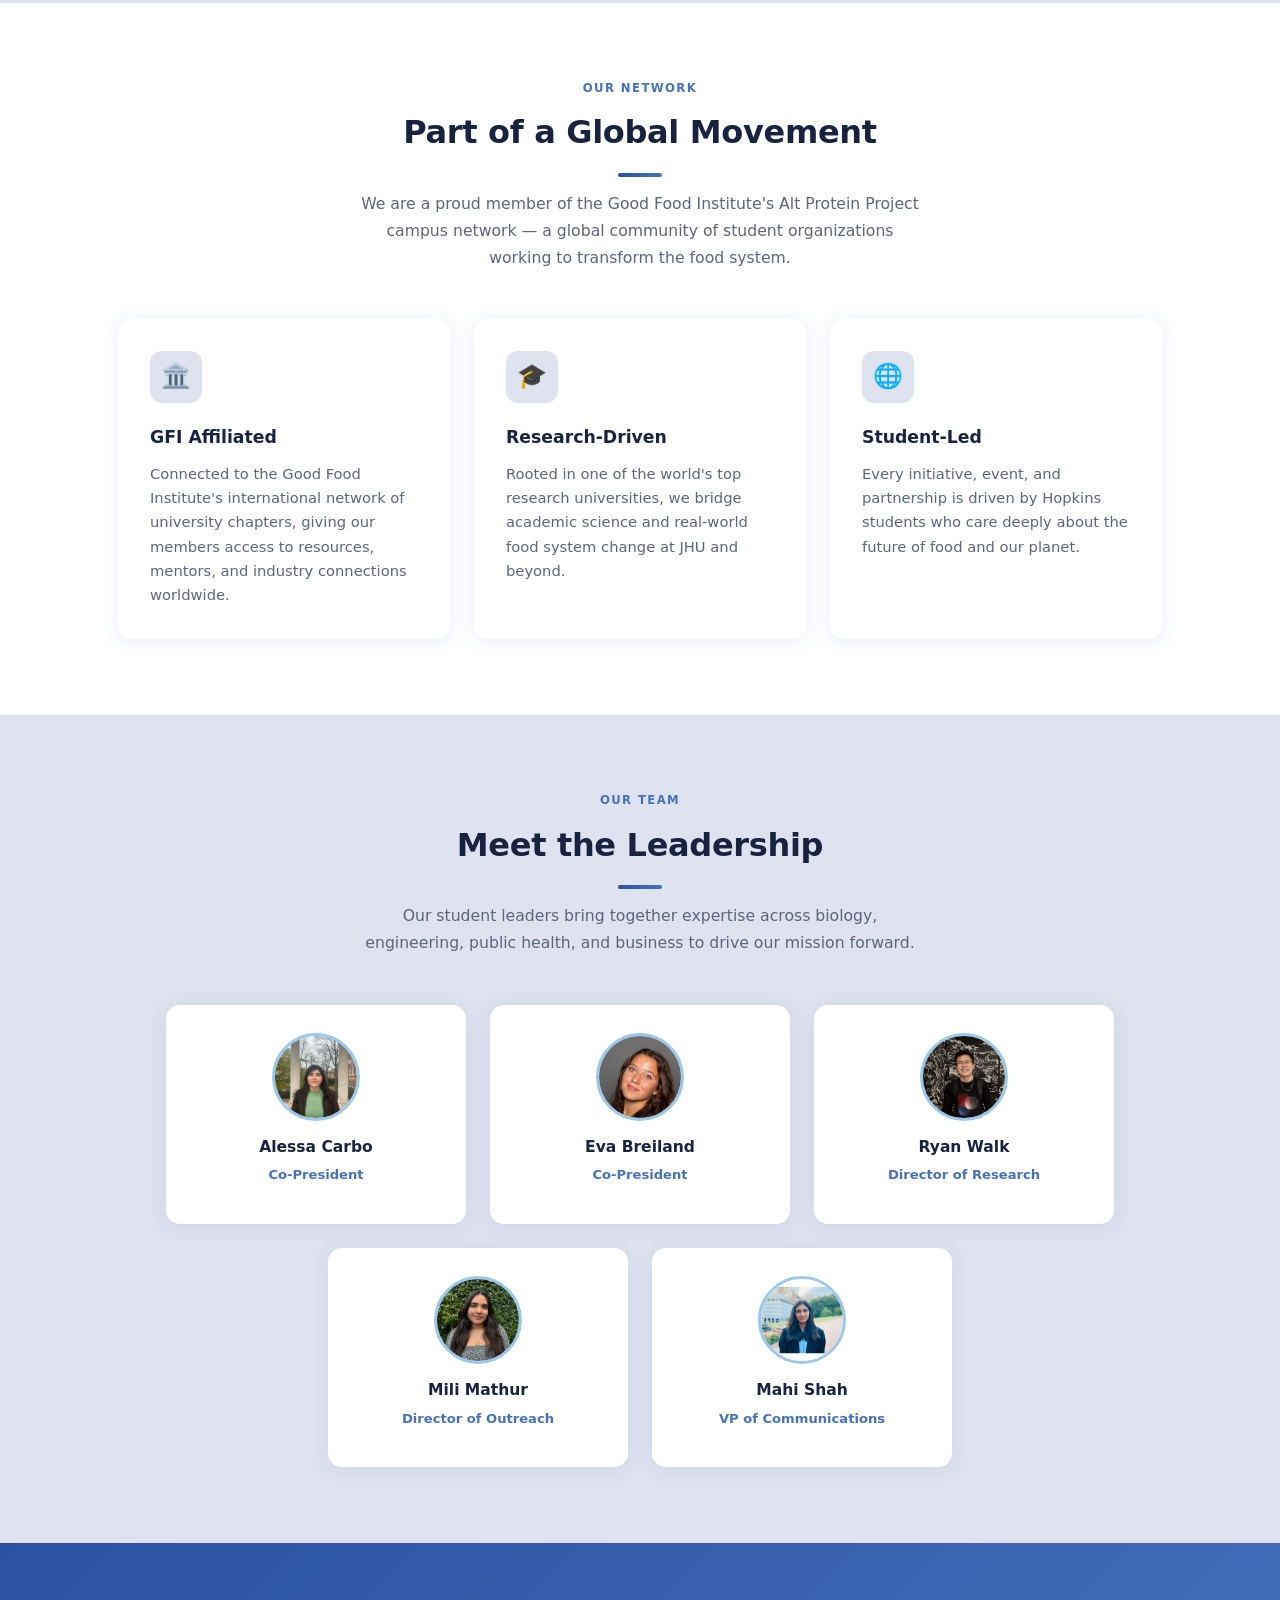
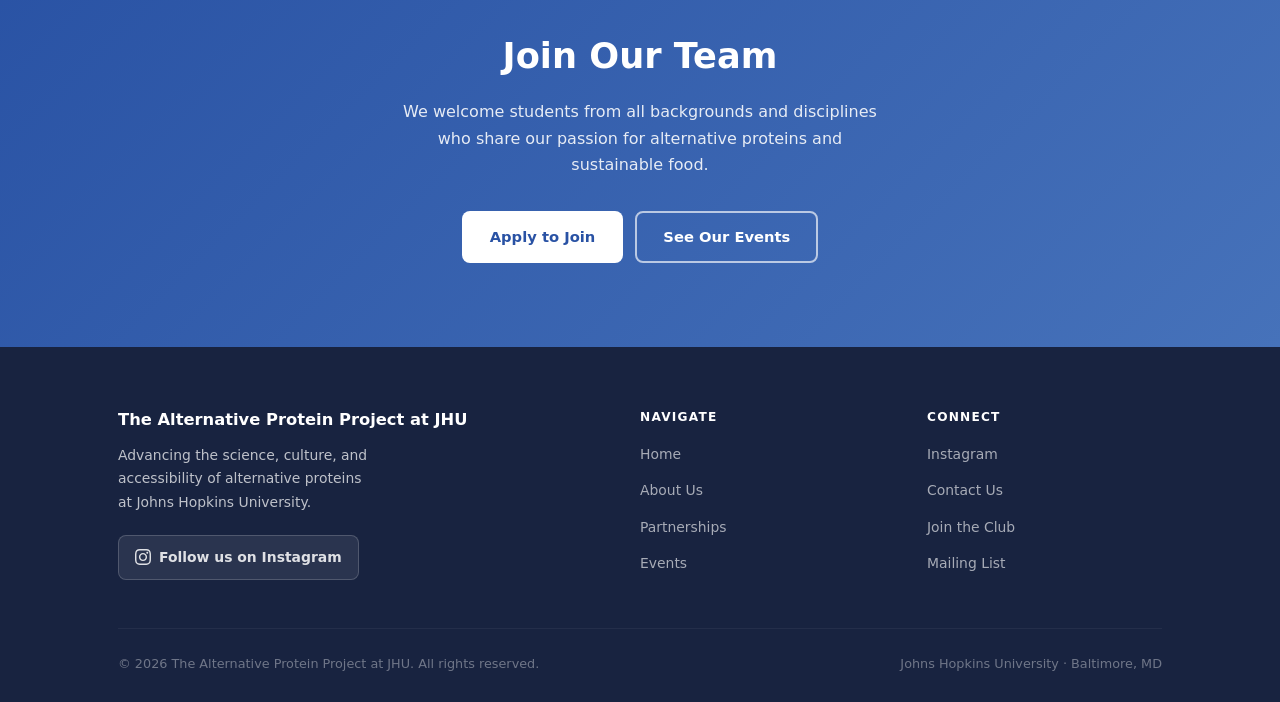
==== commit 35edc74f: "Add logo, favicon, and real team headshots - Logo image added to nav bar on all pages (links to home" ====
--- a/about.html
+++ b/about.html
@@ -5,6 +5,7 @@
   <meta name="viewport" content="width=device-width, initial-scale=1.0">
   <title>About Us — The Alternative Protein Project at JHU</title>
   <link rel="stylesheet" href="styles.css">
+  <link rel="icon" type="image/png" href="images/JHUAPP%20Circular%20Logo%20-%20Color%20(4).png">
 </head>
 <body>
 
@@ -12,8 +13,8 @@
   <nav>
     <div class="nav-inner">
       <a href="index.html" class="nav-logo">
-        The Alternative Protein Project
-        <span class="sub">Johns Hopkins University</span>
+        <img src="images/JHUAPP%20Circular%20Logo%20-%20Color%20(4).png" alt="The Alternative Protein Project at JHU" class="nav-logo-img">
+        <span>The Alternative Protein Project<span class="sub">Johns Hopkins University</span></span>
       </a>
       <ul class="nav-links">
         <li><a href="index.html">Home</a></li>
@@ -134,42 +135,31 @@
         <div class="divider" style="margin: 14px auto;"></div>
         <p class="section-sub">Our student leaders bring together expertise across biology, engineering, public health, and business to drive our mission forward.</p>
       </div>
-      <div class="grid-3">
-        <div class="team-card">
-          <div class="avatar">A</div>
-          <h3>Alex Chen</h3>
-          <div class="role">President</div>
-          <p class="bio">Molecular Biology &amp; Pre-Med, Class of 2026. Passionate about cultivated meat and food systems reform.</p>
-        </div>
-        <div class="team-card">
-          <div class="avatar">J</div>
-          <h3>Jordan Patel</h3>
-          <div class="role">Vice President</div>
-          <p class="bio">Environmental Science &amp; Public Health, Class of 2026. Focused on food policy and nutrition equity.</p>
-        </div>
-        <div class="team-card">
-          <div class="avatar">M</div>
-          <h3>Maya Rodriguez</h3>
-          <div class="role">Events Coordinator</div>
-          <p class="bio">Biomedical Engineering, Class of 2027. Organizes our speaker series and hands-on workshops.</p>
-        </div>
-        <div class="team-card">
-          <div class="avatar">S</div>
-          <h3>Sam Kim</h3>
-          <div class="role">Research Chair</div>
-          <p class="bio">Chemical Engineering &amp; Biotechnology, Class of 2025. Bridges academic research with our club initiatives.</p>
-        </div>
-        <div class="team-card">
-          <div class="avatar">P</div>
-          <h3>Priya Nair</h3>
-          <div class="role">Marketing Lead</div>
-          <p class="bio">Writing Seminars &amp; Entrepreneurship, Class of 2027. Leads our outreach and communications strategy.</p>
-        </div>
-        <div class="team-card">
-          <div class="avatar">L</div>
-          <h3>Lena Wright</h3>
-          <div class="role">Partnerships Chair</div>
-          <p class="bio">Business &amp; Sustainability, Class of 2026. Manages relationships with industry and academic partners.</p>
+      <div class="team-flex">
+        <div class="team-card">
+          <img src="images/headshots/Alessa_Carbo.jpeg" alt="Alessa Carbo" class="avatar-img">
+          <h3>Alessa Carbo</h3>
+          <div class="role">Co-President</div>
+        </div>
+        <div class="team-card">
+          <img src="images/headshots/eva_breiland.JPG" alt="Eva Breiland" class="avatar-img">
+          <h3>Eva Breiland</h3>
+          <div class="role">Co-President</div>
+        </div>
+        <div class="team-card">
+          <img src="images/headshots/ryan_walk.jpg" alt="Ryan Walk" class="avatar-img">
+          <h3>Ryan Walk</h3>
+          <div class="role">Director of Research</div>
+        </div>
+        <div class="team-card">
+          <img src="images/headshots/mili_mathur.png" alt="Mili Mathur" class="avatar-img">
+          <h3>Mili Mathur</h3>
+          <div class="role">Director of Outreach</div>
+        </div>
+        <div class="team-card">
+          <img src="images/headshots/mahi_shah.png" alt="Mahi Shah" class="avatar-img">
+          <h3>Mahi Shah</h3>
+          <div class="role">VP of Communications</div>
         </div>
       </div>
     </div>
--- a/styles.css
+++ b/styles.css
@@ -95,6 +95,14 @@
   font-weight: 800;
   font-size: 1rem;
   line-height: 1.3;
+  display: flex;
+  align-items: center;
+  gap: 12px;
+}
+.nav-logo-img {
+  height: 44px;
+  width: auto;
+  flex-shrink: 0;
 }
 .nav-logo .sub {
   display: block;
@@ -290,6 +298,23 @@
   transition: transform .2s;
 }
 .team-card:hover { transform: translateY(-4px); }
+.avatar-img {
+  width: 88px;
+  height: 88px;
+  border-radius: 50%;
+  object-fit: cover;
+  object-position: center top;
+  margin: 0 auto 14px;
+  display: block;
+  border: 3px solid var(--main);
+}
+.team-flex {
+  display: flex;
+  flex-wrap: wrap;
+  gap: 24px;
+  justify-content: center;
+}
+.team-flex .team-card { flex: 0 1 300px; }
 .avatar {
   width: 78px; height: 78px;
   border-radius: 50%;
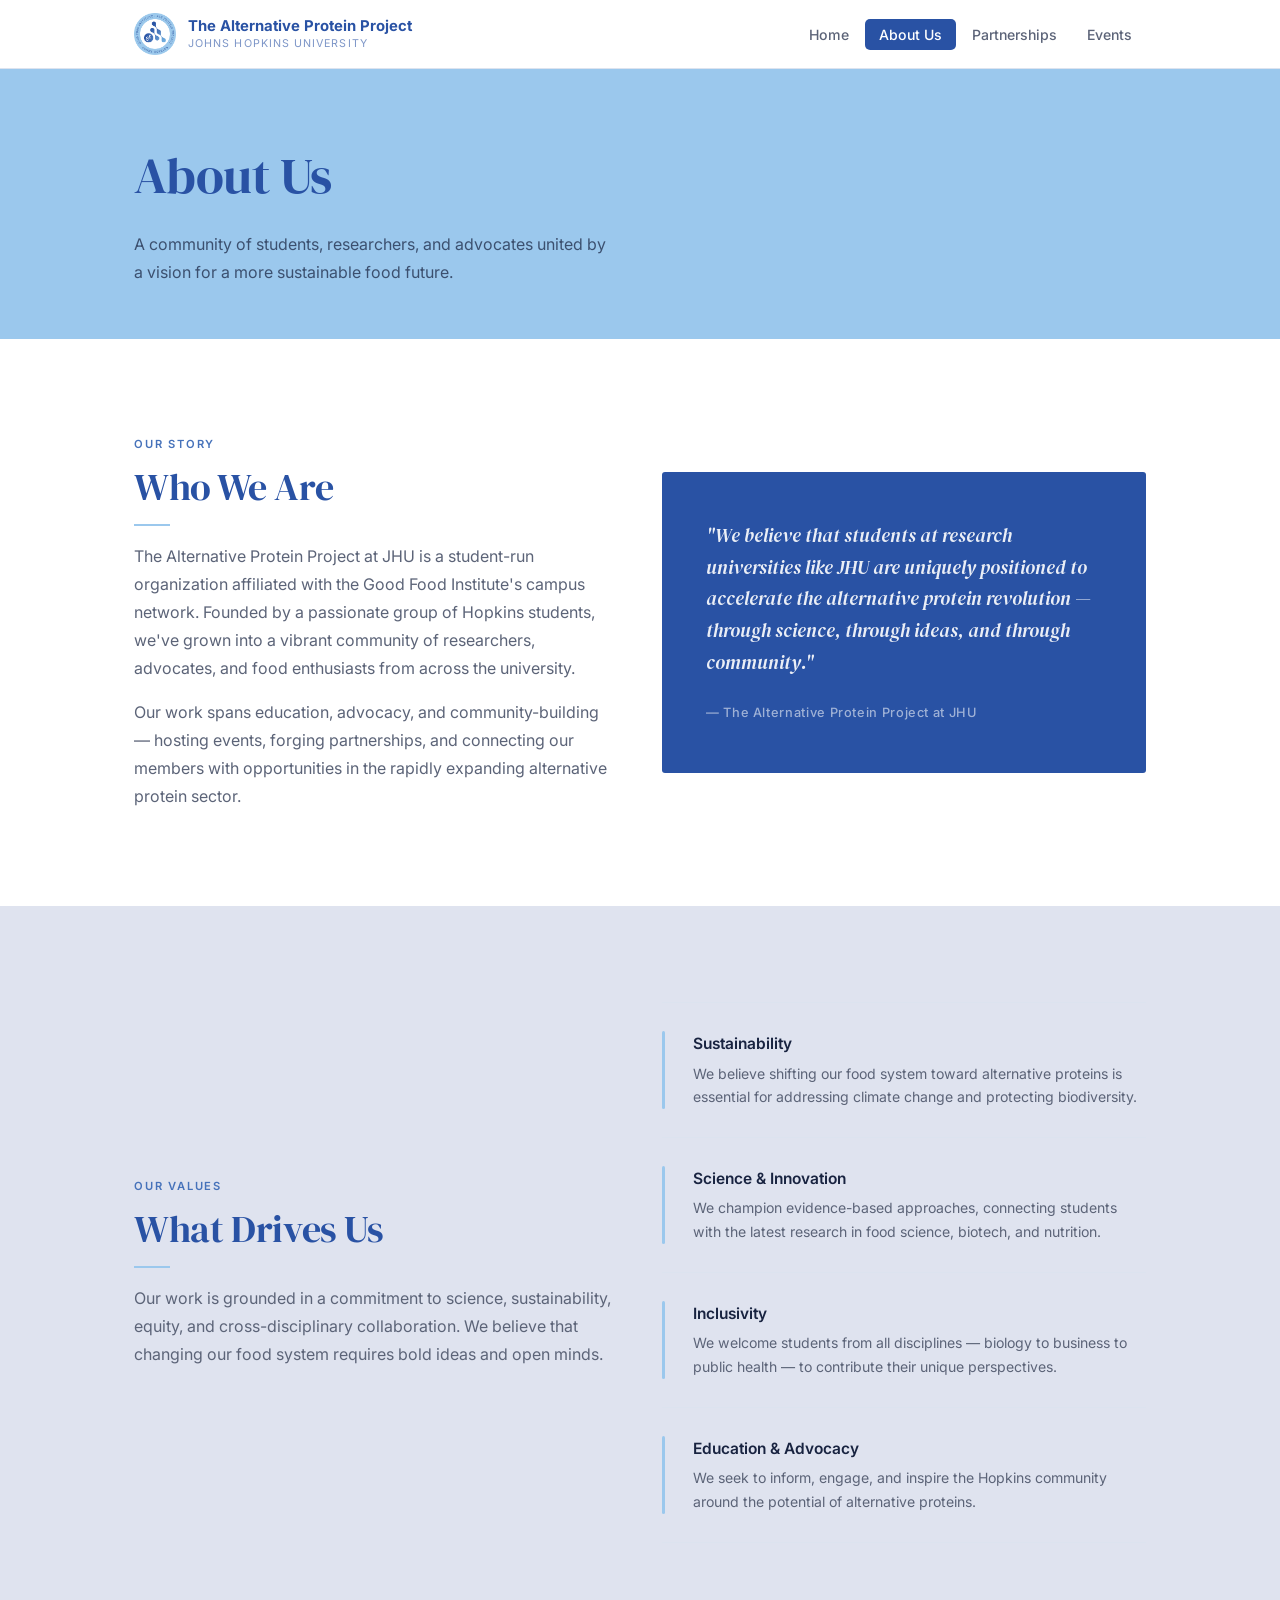
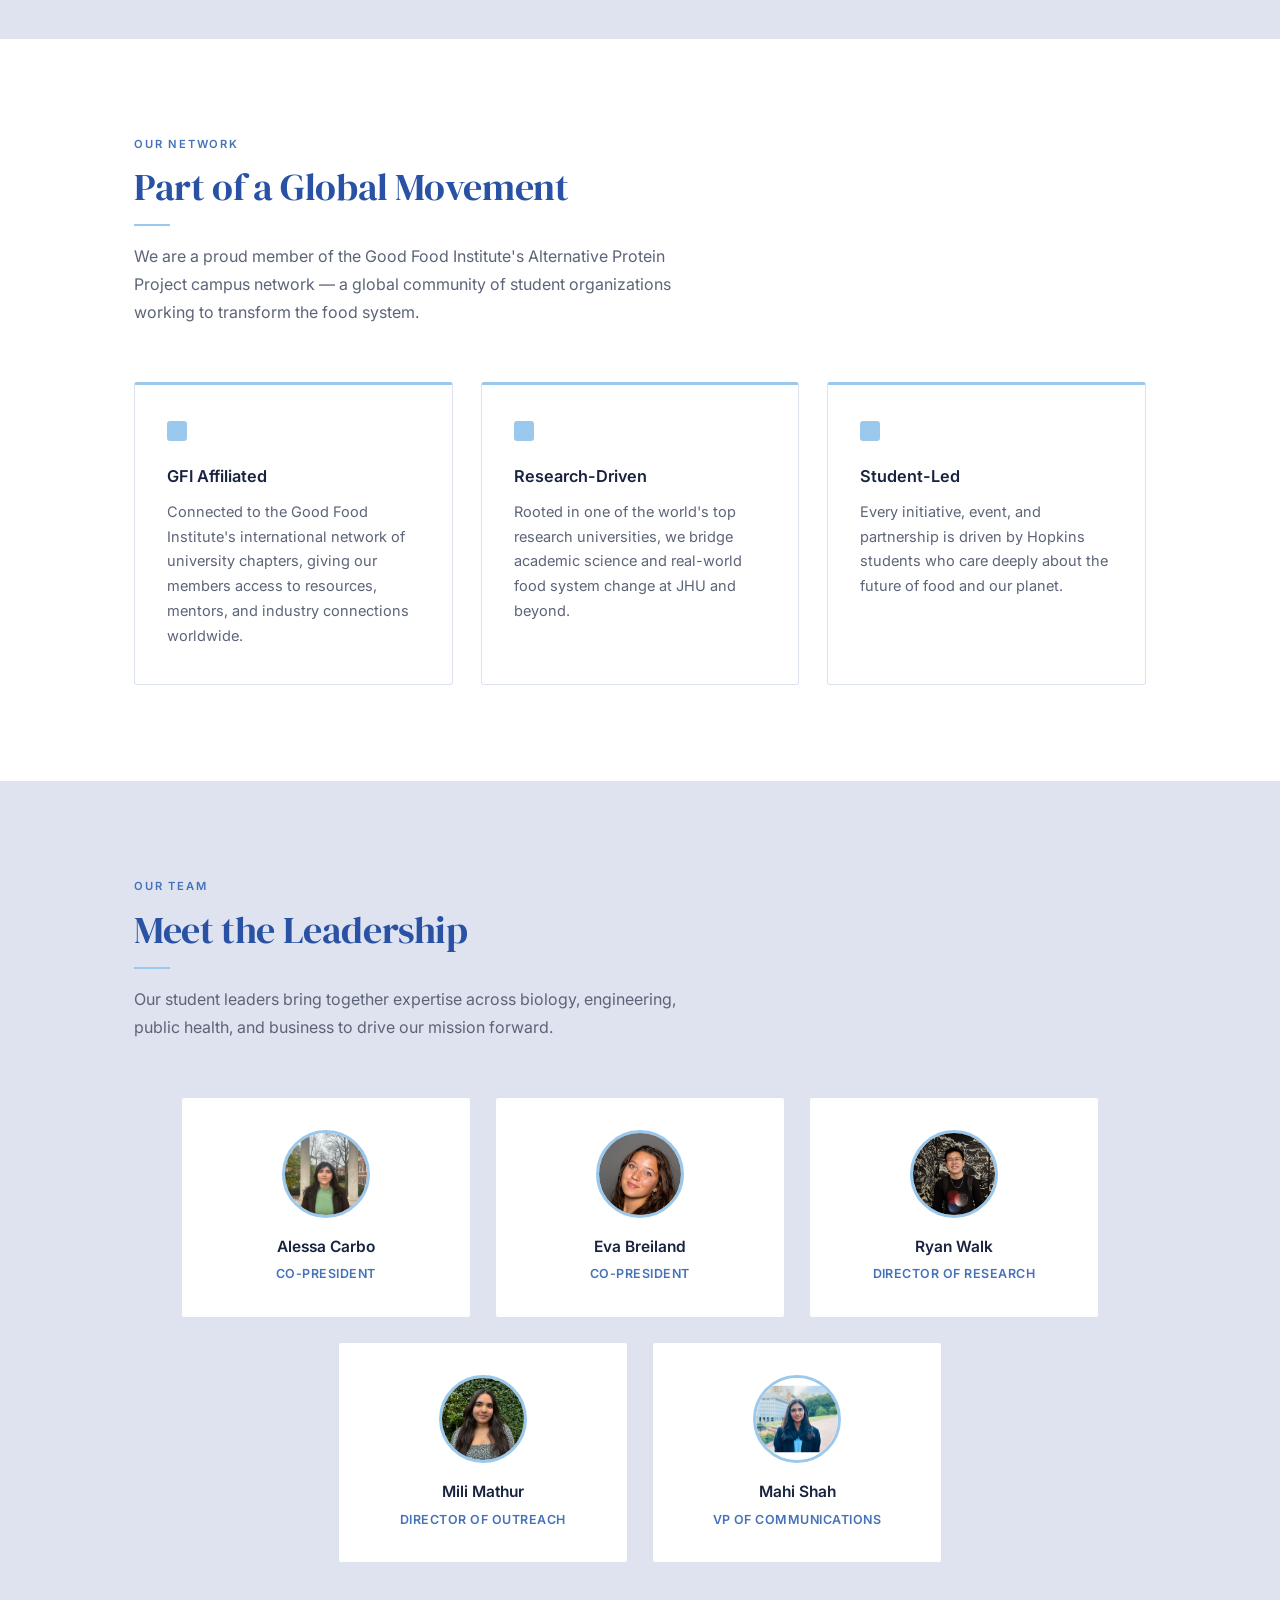
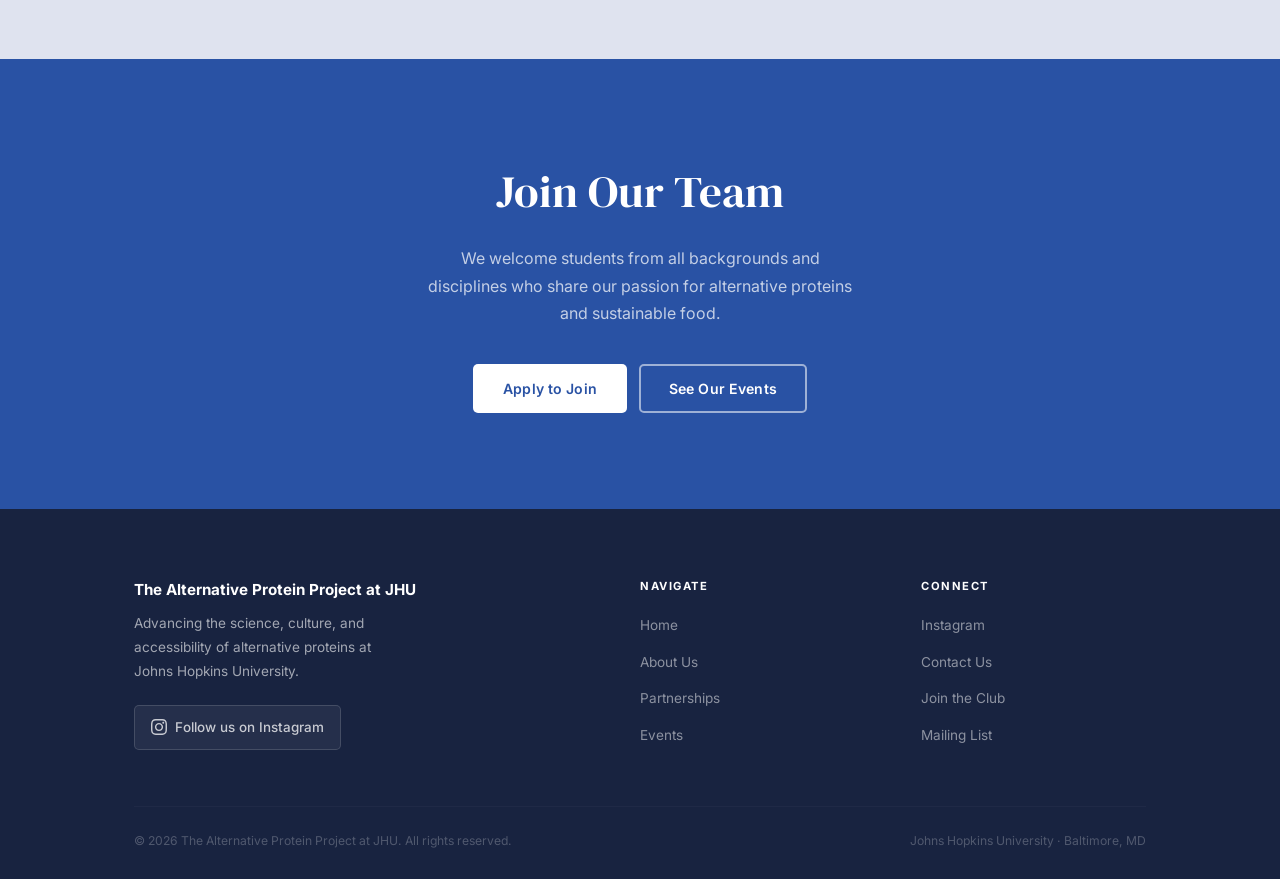
==== commit 12dcf31d: "Editorial redesign: DM Serif Display + Inter, flat brand hero, no emoji - New typography: DM Serif D" ====
--- a/about.html
+++ b/about.html
@@ -4,6 +4,9 @@
   <meta charset="UTF-8">
   <meta name="viewport" content="width=device-width, initial-scale=1.0">
   <title>About Us — The Alternative Protein Project at JHU</title>
+  <link rel="preconnect" href="https://fonts.googleapis.com">
+  <link rel="preconnect" href="https://fonts.gstatic.com" crossorigin>
+  <link href="https://fonts.googleapis.com/css2?family=DM+Serif+Display:ital@0;1&family=Inter:wght@300;400;500;600;700&display=swap" rel="stylesheet">
   <link rel="stylesheet" href="styles.css">
   <link rel="icon" type="image/png" href="images/JHUAPP%20Circular%20Logo%20-%20Color%20(4).png">
 </head>
@@ -42,19 +45,18 @@
           <h2 class="section-title">Who We Are</h2>
           <div class="divider"></div>
           <p class="section-sub">The Alternative Protein Project at JHU is a student-run organization affiliated with the Good Food Institute's campus network. Founded by a passionate group of Hopkins students, we've grown into a vibrant community of researchers, advocates, and food enthusiasts from across the university.</p>
-          <br>
           <p class="section-sub" style="margin-top: 16px;">Our work spans education, advocacy, and community-building — hosting events, forging partnerships, and connecting our members with opportunities in the rapidly expanding alternative protein sector.</p>
         </div>
         <div class="story-card">
           <blockquote>"We believe that students at research universities like JHU are uniquely positioned to accelerate the alternative protein revolution — through science, through ideas, and through community."</blockquote>
-          <cite>— Alt. Protein Project at JHU</cite>
+          <cite>— The Alternative Protein Project at JHU</cite>
         </div>
       </div>
     </div>
   </section>
 
   <!-- Our Values -->
-  <section class="section-bg">
+  <section class="section-alt">
     <div class="container">
       <div class="grid-2 grid-align-center">
         <div>
@@ -65,29 +67,29 @@
         </div>
         <div class="pillar-stack">
           <div class="pillar">
-            <div class="pillar-icon">🌍</div>
-            <div>
+            <div class="pillar-icon"></div>
+            <div class="pillar-content">
               <h3>Sustainability</h3>
               <p>We believe shifting our food system toward alternative proteins is essential for addressing climate change and protecting biodiversity.</p>
             </div>
           </div>
           <div class="pillar">
-            <div class="pillar-icon">🔬</div>
-            <div>
+            <div class="pillar-icon"></div>
+            <div class="pillar-content">
               <h3>Science &amp; Innovation</h3>
               <p>We champion evidence-based approaches, connecting students with the latest research in food science, biotech, and nutrition.</p>
             </div>
           </div>
           <div class="pillar">
-            <div class="pillar-icon">🤝</div>
-            <div>
+            <div class="pillar-icon"></div>
+            <div class="pillar-content">
               <h3>Inclusivity</h3>
               <p>We welcome students from all disciplines — biology to business to public health — to contribute their unique perspectives.</p>
             </div>
           </div>
           <div class="pillar">
-            <div class="pillar-icon">💡</div>
-            <div>
+            <div class="pillar-icon"></div>
+            <div class="pillar-content">
               <h3>Education &amp; Advocacy</h3>
               <p>We seek to inform, engage, and inspire the Hopkins community around the potential of alternative proteins.</p>
             </div>
@@ -100,25 +102,25 @@
   <!-- GFI Affiliation -->
   <section class="section-white">
     <div class="container">
-      <div class="section-head center">
+      <div class="section-head">
         <p class="section-label">Our Network</p>
         <h2 class="section-title">Part of a Global Movement</h2>
-        <div class="divider" style="margin: 14px auto;"></div>
-        <p class="section-sub">We are a proud member of the Good Food Institute's Alt Protein Project campus network — a global community of student organizations working to transform the food system.</p>
+        <div class="divider"></div>
+        <p class="section-sub">We are a proud member of the Good Food Institute's Alternative Protein Project campus network — a global community of student organizations working to transform the food system.</p>
       </div>
       <div class="grid-3">
         <div class="card">
-          <div class="card-icon">🏛️</div>
+          <div class="card-icon"></div>
           <h3>GFI Affiliated</h3>
           <p>Connected to the Good Food Institute's international network of university chapters, giving our members access to resources, mentors, and industry connections worldwide.</p>
         </div>
         <div class="card">
-          <div class="card-icon">🎓</div>
+          <div class="card-icon"></div>
           <h3>Research-Driven</h3>
           <p>Rooted in one of the world's top research universities, we bridge academic science and real-world food system change at JHU and beyond.</p>
         </div>
         <div class="card">
-          <div class="card-icon">🌐</div>
+          <div class="card-icon"></div>
           <h3>Student-Led</h3>
           <p>Every initiative, event, and partnership is driven by Hopkins students who care deeply about the future of food and our planet.</p>
         </div>
@@ -127,12 +129,12 @@
   </section>
 
   <!-- Team -->
-  <section class="section-bg">
-    <div class="container">
-      <div class="section-head center">
+  <section class="section-alt">
+    <div class="container">
+      <div class="section-head">
         <p class="section-label">Our Team</p>
         <h2 class="section-title">Meet the Leadership</h2>
-        <div class="divider" style="margin: 14px auto;"></div>
+        <div class="divider"></div>
         <p class="section-sub">Our student leaders bring together expertise across biology, engineering, public health, and business to drive our mission forward.</p>
       </div>
       <div class="team-flex">
--- a/styles.css
+++ b/styles.css
@@ -1,433 +1,406 @@
 /* ================================================
-   The Alt. Protein Project at JHU — Stylesheet
+   The Alternative Protein Project at JHU
    ================================================ */
+
+@import url('https://fonts.googleapis.com/css2?family=DM+Serif+Display:ital@0;1&family=Inter:wght@300;400;500;600;700&display=swap');
 
 /* Custom Properties */
 :root {
-  --primary: #2952A4;
-  --accent:  #4672BA;
-  --med:     #689BD2;
-  --light:   #9BC8ED;
-  --main:    #9BC8ED;
-  --bg:      #DFE3EF;
+  --brand:   #9BC8ED;
+  --navy:    #2952A4;
+  --blue:    #4672BA;
+  --bg-alt:  #DFE3EF;
   --white:   #ffffff;
   --dark:    #182340;
-  --gray:    #5c657a;
-  --shadow:  rgba(41, 82, 164, 0.10);
+  --gray:    #5c6478;
+  --border:  #dce3ef;
 }
 
 /* Reset */
 *, *::before, *::after { box-sizing: border-box; margin: 0; padding: 0; }
 html { scroll-behavior: smooth; }
 body {
-  font-family: 'Segoe UI', system-ui, -apple-system, sans-serif;
-  background: var(--bg);
+  font-family: 'Inter', system-ui, sans-serif;
+  background: var(--white);
   color: var(--dark);
   line-height: 1.65;
-}
-a { color: var(--accent); text-decoration: none; }
+  font-size: 16px;
+}
+a { color: var(--blue); text-decoration: none; }
 a:hover { text-decoration: underline; }
 img { max-width: 100%; display: block; }
 
 /* Layout */
-.container {
-  max-width: 1100px;
-  margin: 0 auto;
-  padding: 0 28px;
-}
-section { padding: 76px 0; }
+.container { max-width: 1100px; margin: 0 auto; padding: 0 44px; }
+section { padding: 96px 0; }
 .section-white { background: var(--white); }
-.section-bg    { background: var(--bg); }
-
-/* Typography helpers */
+.section-alt   { background: var(--bg-alt); }
+.section-brand { background: var(--brand); }
+
+/* =====================
+   TYPOGRAPHY
+   ===================== */
 .section-label {
-  font-size: 0.73rem;
-  font-weight: 700;
-  letter-spacing: 0.12em;
+  font-size: 0.7rem;
+  font-weight: 600;
+  letter-spacing: 0.16em;
   text-transform: uppercase;
-  color: var(--accent);
-  margin-bottom: 8px;
+  color: var(--blue);
+  margin-bottom: 12px;
+  font-family: 'Inter', sans-serif;
 }
 .section-title {
-  font-size: clamp(1.55rem, 2.8vw, 2rem);
-  font-weight: 800;
-  color: var(--dark);
+  font-family: 'DM Serif Display', Georgia, serif;
+  font-size: clamp(1.9rem, 3vw, 2.5rem);
+  font-weight: 400;
+  color: var(--navy);
+  line-height: 1.12;
+  margin-bottom: 16px;
   letter-spacing: -0.01em;
-  margin-bottom: 12px;
 }
 .section-sub {
-  font-size: 0.98rem;
+  font-size: 1rem;
   color: var(--gray);
-  line-height: 1.7;
+  line-height: 1.75;
   max-width: 560px;
 }
-.section-head { margin-bottom: 48px; }
+.section-head { margin-bottom: 56px; }
 .section-head.center { text-align: center; }
 .section-head.center .section-sub { margin: 0 auto; }
 .divider {
-  width: 44px; height: 4px;
-  background: linear-gradient(90deg, var(--primary), var(--accent));
-  border-radius: 2px;
-  margin: 14px 0;
+  width: 36px; height: 2px;
+  background: var(--brand);
+  margin: 16px 0;
 }
 
 /* =====================
    NAVIGATION
    ===================== */
 nav {
-  background: var(--main);
+  background: var(--white);
   position: sticky;
   top: 0;
   z-index: 100;
-  box-shadow: 0 2px 16px rgba(100,150,180,0.2);
+  border-bottom: 1px solid var(--border);
 }
 .nav-inner {
-  max-width: 1100px;
-  margin: 0 auto;
-  padding: 0 28px;
-  height: 66px;
-  display: flex;
-  align-items: center;
-  justify-content: space-between;
+  max-width: 1100px; margin: 0 auto; padding: 0 44px;
+  height: 68px; display: flex; align-items: center; justify-content: space-between;
 }
 .nav-logo {
-  color: var(--primary);
-  font-weight: 800;
-  font-size: 1rem;
+  color: var(--navy);
+  font-weight: 700;
+  font-size: 0.93rem;
   line-height: 1.3;
-  display: flex;
-  align-items: center;
-  gap: 12px;
-}
-.nav-logo-img {
-  height: 44px;
-  width: auto;
-  flex-shrink: 0;
-}
+  display: flex; align-items: center; gap: 12px;
+  font-family: 'Inter', sans-serif;
+}
+.nav-logo-img { height: 42px; width: auto; flex-shrink: 0; }
 .nav-logo .sub {
-  display: block;
-  font-weight: 400;
-  font-size: 0.7rem;
-  letter-spacing: 0.09em;
-  text-transform: uppercase;
-  opacity: 0.7;
+  display: block; font-weight: 400; font-size: 0.67rem;
+  letter-spacing: 0.1em; text-transform: uppercase; opacity: 0.6;
 }
 .nav-links { display: flex; gap: 2px; list-style: none; }
 .nav-links a {
-  color: var(--primary);
-  padding: 8px 15px;
-  border-radius: 6px;
-  font-size: 0.9rem;
-  font-weight: 500;
-  transition: background .18s, color .18s;
-  opacity: 0.85;
-}
-.nav-links a:hover, .nav-links a.active {
-  background: var(--primary);
-  color: #fff;
-  opacity: 1;
-  text-decoration: none;
+  color: var(--dark); padding: 7px 14px; border-radius: 5px;
+  font-size: 0.88rem; font-weight: 500; transition: all .15s;
+  opacity: 0.7; font-family: 'Inter', sans-serif;
+}
+.nav-links a:hover { opacity: 1; color: var(--navy); text-decoration: none; background: var(--bg-alt); }
+.nav-links a.active {
+  background: var(--navy); color: var(--white); opacity: 1; text-decoration: none;
 }
 
 /* =====================
    HERO
    ===================== */
 .hero {
-  background: linear-gradient(135deg, var(--accent) 0%, var(--med) 100%);
-  color: #fff;
-  padding: 100px 0 84px;
-  text-align: center;
+  background: var(--brand);
+  padding: 96px 0 80px;
 }
 .hero h1 {
-  font-size: clamp(2rem, 4.5vw, 3rem);
-  font-weight: 800;
-  line-height: 1.17;
-  margin-bottom: 20px;
+  font-family: 'DM Serif Display', Georgia, serif;
+  font-size: clamp(2.8rem, 5.5vw, 4.4rem);
+  color: var(--navy);
+  line-height: 1.08;
+  margin-bottom: 24px;
+  max-width: 720px;
+  font-weight: 400;
   letter-spacing: -0.02em;
 }
 .hero p {
-  font-size: 1.1rem;
-  opacity: 0.9;
-  max-width: 580px;
-  margin: 0 auto 36px;
-}
+  font-size: 1.08rem;
+  color: var(--dark);
+  opacity: 0.78;
+  max-width: 480px;
+  margin-bottom: 40px;
+  line-height: 1.72;
+}
+
+/* Page hero (inner pages) */
 .page-hero {
-  background: linear-gradient(135deg, var(--accent) 0%, var(--med) 100%);
-  color: #fff;
+  background: var(--brand);
   padding: 64px 0 52px;
-  text-align: center;
 }
 .page-hero h1 {
-  font-size: clamp(1.65rem, 3.5vw, 2.3rem);
-  font-weight: 800;
-  margin-bottom: 12px;
+  font-family: 'DM Serif Display', Georgia, serif;
+  font-size: clamp(2rem, 4.5vw, 3.2rem);
+  color: var(--navy);
+  font-weight: 400;
+  margin-bottom: 14px;
   letter-spacing: -0.01em;
 }
 .page-hero p {
   font-size: 1rem;
-  opacity: 0.87;
-  max-width: 520px;
-  margin: 0 auto;
+  color: var(--dark);
+  opacity: 0.72;
+  max-width: 480px;
+  line-height: 1.72;
 }
 
 /* =====================
    BUTTONS
    ===================== */
 .btn {
-  display: inline-block;
-  padding: 12px 26px;
-  border-radius: 8px;
-  font-weight: 600;
-  font-size: 0.92rem;
-  border: 2px solid transparent;
-  transition: all .18s;
-  cursor: pointer;
+  display: inline-block; padding: 11px 28px;
+  border-radius: 5px; font-weight: 600; font-size: 0.88rem;
+  border: 2px solid transparent; transition: all .15s; cursor: pointer;
+  font-family: 'Inter', sans-serif; letter-spacing: 0.01em;
 }
 .btn:hover { text-decoration: none; }
-.btn-white { background: #fff; color: var(--primary); }
-.btn-white:hover { background: var(--light); color: var(--primary); }
-.btn-outline { background: transparent; color: #fff; border-color: rgba(255,255,255,.65); }
-.btn-outline:hover { background: rgba(255,255,255,.12); }
-.btn-primary { background: var(--primary); color: #fff; }
-.btn-primary:hover { background: var(--accent); }
-.btn-group { display: flex; gap: 12px; justify-content: center; flex-wrap: wrap; }
+.btn-navy { background: var(--navy); color: var(--white); }
+.btn-navy:hover { background: var(--blue); }
+.btn-outline-navy { background: transparent; color: var(--navy); border-color: var(--navy); }
+.btn-outline-navy:hover { background: var(--navy); color: var(--white); }
+.btn-white { background: var(--white); color: var(--navy); }
+.btn-white:hover { background: var(--bg-alt); color: var(--navy); }
+.btn-outline { background: transparent; color: var(--white); border-color: rgba(255,255,255,.55); }
+.btn-outline:hover { background: rgba(255,255,255,.1); }
+.btn-group { display: flex; gap: 12px; flex-wrap: wrap; }
+.cta-section .btn-group { justify-content: center; }
 
 /* =====================
    GRIDS
    ===================== */
-.grid-2 { display: grid; grid-template-columns: 1fr 1fr; gap: 32px; }
-.grid-3 { display: grid; grid-template-columns: repeat(3, 1fr); gap: 24px; }
-.grid-4 { display: grid; grid-template-columns: repeat(4, 1fr); gap: 20px; }
+.grid-2 { display: grid; grid-template-columns: 1fr 1fr; gap: 44px; }
+.grid-3 { display: grid; grid-template-columns: repeat(3, 1fr); gap: 28px; }
+.grid-55-45 { display: grid; grid-template-columns: 55fr 45fr; gap: 60px; }
 .grid-align-center { align-items: center; }
-
-/* =====================
-   CARDS
+.grid-align-start  { align-items: start; }
+
+/* =====================
+   FEATURE CARDS
    ===================== */
 .card {
-  background: #fff;
-  border-radius: 14px;
-  padding: 32px;
-  box-shadow: 0 2px 20px var(--shadow);
-  transition: transform .2s, box-shadow .2s;
-}
-.card:hover { transform: translateY(-4px); box-shadow: 0 10px 36px rgba(41,82,164,0.15); }
+  background: var(--white);
+  border-radius: 3px;
+  padding: 36px 32px;
+  border: 1px solid var(--border);
+  border-top: 3px solid var(--brand);
+  transition: border-top-color .2s, transform .2s;
+}
+.card:hover { border-top-color: var(--navy); transform: translateY(-3px); }
+/* Hide emoji, show as small colored square */
 .card-icon {
-  width: 52px; height: 52px;
-  background: var(--bg);
-  border-radius: 12px;
+  width: 20px; height: 20px;
+  background: var(--brand);
+  border-radius: 3px;
+  margin-bottom: 22px;
+  font-size: 0;
+}
+.card h3 { font-size: 1.02rem; font-weight: 600; color: var(--dark); margin-bottom: 10px; }
+.card p  { font-size: 0.91rem; color: var(--gray); line-height: 1.7; }
+
+/* =====================
+   STATS
+   ===================== */
+.stats-section { background: var(--navy); padding: 80px 0; }
+.stats-row { display: flex; }
+.stat-item {
+  flex: 1;
+  padding: 0 48px;
+  border-right: 1px solid rgba(255,255,255,.12);
+}
+.stat-item:first-child { padding-left: 0; }
+.stat-item:last-child  { border-right: none; }
+.stat-item .num {
+  font-family: 'DM Serif Display', serif;
+  font-size: 3.4rem; font-weight: 400;
+  color: var(--white); line-height: 1; margin-bottom: 8px;
+}
+.stat-item .lbl { font-size: 0.86rem; color: rgba(255,255,255,.55); font-weight: 500; }
+
+/* =====================
+   EVENT CARDS
+   ===================== */
+.event-stack { display: flex; flex-direction: column; }
+.event-card {
+  background: var(--white);
+  display: flex;
+  border-bottom: 1px solid var(--border);
+  padding: 32px 0;
+  transition: background .15s;
+}
+.event-card:first-child { border-top: 1px solid var(--border); }
+.event-card:hover { background: var(--bg-alt); }
+.edate {
+  min-width: 88px;
+  display: flex; flex-direction: column; align-items: flex-start; justify-content: center;
+  padding-right: 32px; flex-shrink: 0;
+}
+.edate .mo { font-size: 0.65rem; text-transform: uppercase; letter-spacing: .12em; font-weight: 600; color: var(--blue); }
+.edate .dy {
+  font-family: 'DM Serif Display', serif;
+  font-size: 2.4rem; font-weight: 400; color: var(--navy); line-height: 1;
+}
+.edate .yr { font-size: 0.65rem; color: var(--gray); margin-top: 2px; }
+.ebody { flex: 1; border-left: 2px solid var(--brand); padding-left: 32px; }
+.ebody .etag {
+  display: inline-block; background: var(--bg-alt); color: var(--blue);
+  font-size: 0.68rem; font-weight: 600; padding: 3px 9px; border-radius: 3px;
+  margin-bottom: 10px; text-transform: uppercase; letter-spacing: 0.06em;
+}
+.ebody h3 { font-size: 1rem; font-weight: 600; color: var(--dark); margin-bottom: 6px; }
+.ebody p  { font-size: 0.88rem; color: var(--gray); line-height: 1.65; margin-bottom: 12px; }
+.emeta { display: flex; gap: 24px; font-size: 0.78rem; color: var(--gray); font-weight: 500; flex-wrap: wrap; }
+.emeta span + span::before { content: '·'; margin-right: 24px; color: var(--border); }
+
+/* Past events */
+.past-stack { display: flex; flex-direction: column; }
+.past-item {
+  display: flex; justify-content: space-between; align-items: baseline;
+  padding: 20px 0; border-bottom: 1px solid var(--border);
+}
+.past-item:first-child { border-top: 1px solid var(--border); }
+.past-item h4 { font-size: 0.93rem; font-weight: 600; color: var(--dark); margin-bottom: 3px; }
+.past-item p  { font-size: 0.82rem; color: var(--gray); }
+.past-date { font-size: 0.76rem; color: var(--blue); font-weight: 600; white-space: nowrap; margin-left: 24px; }
+
+/* =====================
+   TEAM
+   ===================== */
+.team-flex { display: flex; flex-wrap: wrap; gap: 24px; justify-content: center; }
+.team-flex .team-card { flex: 0 1 290px; }
+.team-card {
+  background: var(--white);
+  border-radius: 3px; padding: 32px 24px; text-align: center;
+  border: 1px solid var(--border);
+  transition: transform .2s;
+}
+.team-card:hover { transform: translateY(-3px); }
+.avatar-img {
+  width: 88px; height: 88px;
+  border-radius: 50%;
+  object-fit: cover; object-position: center top;
+  margin: 0 auto 16px; display: block;
+  border: 3px solid var(--brand);
+}
+.avatar {
+  width: 78px; height: 78px; border-radius: 50%;
+  background: var(--brand);
+  margin: 0 auto 16px;
   display: flex; align-items: center; justify-content: center;
-  font-size: 1.5rem;
-  margin-bottom: 20px;
-}
-.card h3 { font-size: 1.08rem; font-weight: 700; color: var(--dark); margin-bottom: 10px; }
-.card p  { font-size: 0.92rem; color: var(--gray); line-height: 1.65; }
-
-/* =====================
-   STATS
-   ===================== */
-.stats-wrap {
-  background: linear-gradient(135deg, var(--primary), var(--accent));
-  padding: 68px 0;
-}
-.stat-box {
-  background: rgba(255,255,255,0.1);
-  border: 1px solid rgba(255,255,255,0.18);
-  border-radius: 14px;
-  padding: 32px 20px;
-  text-align: center;
-}
-.stat-box .num { font-size: 2.6rem; font-weight: 800; color: #fff; margin-bottom: 6px; line-height: 1; }
-.stat-box .lbl { font-size: 0.88rem; color: rgba(255,255,255,0.82); }
-
-/* =====================
-   EVENT CARDS
-   ===================== */
-.event-stack { display: flex; flex-direction: column; gap: 20px; }
-.event-card {
-  background: #fff;
-  border-radius: 14px;
-  overflow: hidden;
-  display: flex;
-  box-shadow: 0 2px 20px var(--shadow);
-  transition: transform .2s, box-shadow .2s;
-}
-.event-card:hover { transform: translateY(-3px); box-shadow: 0 10px 32px rgba(41,82,164,.14); }
-.edate {
-  background: linear-gradient(160deg, var(--accent), var(--med));
-  color: #fff;
-  min-width: 90px;
-  display: flex; flex-direction: column; align-items: center; justify-content: center;
-  text-align: center; padding: 0 16px;
-}
-.edate .mo { font-size: 0.65rem; text-transform: uppercase; letter-spacing: .12em; font-weight: 700; opacity: .85; }
-.edate .dy { font-size: 2rem; font-weight: 800; line-height: 1; }
-.edate .yr { font-size: 0.68rem; opacity: .7; }
-.ebody { padding: 22px 28px; flex: 1; }
-.ebody .etag {
-  display: inline-block;
-  background: rgba(70,114,186,.1);
-  color: var(--accent);
-  font-size: 0.72rem; font-weight: 700;
-  padding: 3px 10px; border-radius: 100px;
-  margin-bottom: 10px;
-}
-.ebody h3 { font-size: 1.04rem; font-weight: 700; color: var(--dark); margin-bottom: 6px; }
-.ebody p  { font-size: 0.88rem; color: var(--gray); line-height: 1.6; margin-bottom: 12px; }
-.emeta { display: flex; gap: 18px; font-size: 0.79rem; color: var(--accent); font-weight: 600; }
-
-/* Past Events */
-.past-stack { display: flex; flex-direction: column; gap: 14px; }
-.past-item {
-  background: #fff;
-  border-radius: 10px; padding: 18px 24px;
-  display: flex; justify-content: space-between; align-items: center;
-  box-shadow: 0 1px 10px rgba(41,82,164,.07);
-}
-.past-item h4 { font-size: 0.93rem; font-weight: 700; color: var(--dark); margin-bottom: 3px; }
-.past-item p  { font-size: 0.82rem; color: var(--gray); }
-.past-date { font-size: 0.8rem; color: var(--accent); font-weight: 600; white-space: nowrap; margin-left: 16px; }
-
-/* =====================
-   TEAM
-   ===================== */
-.team-card {
-  background: #fff;
-  border-radius: 14px; padding: 28px 22px;
-  text-align: center;
-  box-shadow: 0 2px 20px var(--shadow);
-  transition: transform .2s;
-}
-.team-card:hover { transform: translateY(-4px); }
-.avatar-img {
-  width: 88px;
-  height: 88px;
-  border-radius: 50%;
-  object-fit: cover;
-  object-position: center top;
-  margin: 0 auto 14px;
-  display: block;
-  border: 3px solid var(--main);
-}
-.team-flex {
-  display: flex;
-  flex-wrap: wrap;
-  gap: 24px;
-  justify-content: center;
-}
-.team-flex .team-card { flex: 0 1 300px; }
-.avatar {
-  width: 78px; height: 78px;
-  border-radius: 50%;
-  background: linear-gradient(135deg, var(--main), var(--med));
-  margin: 0 auto 14px;
-  display: flex; align-items: center; justify-content: center;
-  font-size: 1.5rem; color: #fff; font-weight: 800;
-}
-.team-card h3   { font-size: 0.97rem; font-weight: 700; color: var(--dark); margin-bottom: 4px; }
-.team-card .role { color: var(--accent); font-size: 0.82rem; font-weight: 600; margin-bottom: 10px; }
-.team-card .bio  { color: var(--gray); font-size: 0.84rem; line-height: 1.6; }
+  font-family: 'DM Serif Display', serif; font-size: 1.6rem; color: var(--navy);
+}
+.team-card h3   { font-size: 0.97rem; font-weight: 600; color: var(--dark); margin-bottom: 5px; }
+.team-card .role { color: var(--blue); font-size: 0.78rem; font-weight: 600; letter-spacing: 0.04em; text-transform: uppercase; }
+.team-card .bio  { color: var(--gray); font-size: 0.84rem; line-height: 1.6; margin-top: 10px; }
 
 /* =====================
    PARTNERS
    ===================== */
 .partner-card {
-  background: #fff;
-  border-radius: 12px; padding: 28px 20px;
-  min-height: 110px;
+  background: var(--white);
+  border-radius: 3px; padding: 28px 20px;
+  min-height: 100px;
   display: flex; align-items: center; justify-content: center; flex-direction: column;
   text-align: center;
-  box-shadow: 0 2px 14px var(--shadow);
-  border: 2px solid var(--bg);
-  transition: border-color .2s, transform .2s;
-}
-.partner-card:hover { border-color: var(--light); transform: translateY(-3px); }
-.partner-card .pname { font-size: 0.95rem; font-weight: 700; color: var(--dark); margin-bottom: 4px; }
-.partner-card .ptype { font-size: 0.76rem; color: var(--gray); }
+  border: 1px solid var(--border);
+  transition: border-color .18s, transform .18s;
+}
+.partner-card:hover { border-color: var(--brand); transform: translateY(-2px); }
+.partner-card .pname { font-size: 0.93rem; font-weight: 600; color: var(--dark); margin-bottom: 5px; }
+.partner-card .ptype {
+  font-size: 0.7rem; color: var(--gray);
+  text-transform: uppercase; letter-spacing: 0.08em; font-weight: 500;
+}
 
 /* Tier cards */
 .tier-card {
-  background: #fff;
-  border-radius: 14px; padding: 32px;
-  box-shadow: 0 2px 20px var(--shadow);
-  border-top: 5px solid var(--light);
-}
-.tier-card.featured { border-top-color: var(--primary); }
+  background: var(--white); border-radius: 3px; padding: 36px;
+  border: 1px solid var(--border);
+  border-top: 3px solid var(--brand);
+}
+.tier-card.featured { border-top-color: var(--navy); }
 .tier-badge {
-  display: inline-block;
-  background: var(--bg); color: var(--gray);
-  font-size: 0.7rem; font-weight: 700;
-  padding: 3px 10px; border-radius: 100px;
-  text-transform: uppercase; letter-spacing: .07em;
-  margin-bottom: 12px;
-}
-.tier-card.featured .tier-badge { background: rgba(41,82,164,.1); color: var(--primary); }
-.tier-card h3 { font-size: 1.12rem; font-weight: 800; color: var(--dark); margin-bottom: 18px; }
-.check-list { list-style: none; display: flex; flex-direction: column; gap: 10px; }
+  display: inline-block; background: var(--bg-alt); color: var(--gray);
+  font-size: 0.67rem; font-weight: 700; padding: 3px 9px; border-radius: 3px;
+  text-transform: uppercase; letter-spacing: .08em; margin-bottom: 14px;
+}
+.tier-card.featured .tier-badge { background: rgba(41,82,164,.08); color: var(--navy); }
+.tier-card h3 { font-size: 1.1rem; font-weight: 700; color: var(--dark); margin-bottom: 20px; }
+.check-list { list-style: none; display: flex; flex-direction: column; gap: 11px; }
 .check-list li {
-  display: flex; gap: 10px; align-items: flex-start;
+  display: flex; gap: 12px; align-items: flex-start;
   font-size: 0.88rem; color: var(--gray); line-height: 1.5;
 }
 .check-list li::before {
-  content: '✓';
-  background: rgba(41,82,164,.1); color: var(--primary);
-  font-weight: 700; font-size: 0.76rem;
-  min-width: 20px; height: 20px;
-  border-radius: 50%;
-  display: inline-flex; align-items: center; justify-content: center;
-  margin-top: 1px; flex-shrink: 0;
-}
+  content: '—'; color: var(--brand); font-weight: 700; flex-shrink: 0;
+}
+
+/* =====================
+   PILLARS (About page)
+   ===================== */
+.pillar-stack { display: flex; flex-direction: column; }
+.pillar {
+  display: flex; gap: 0; align-items: stretch;
+  padding: 28px 0; border-bottom: 1px solid var(--border);
+}
+.pillar:first-child { border-top: 1px solid var(--border); }
+/* Emoji icons hidden; pillar-icon acts as colored vertical bar */
+.pillar-icon {
+  width: 3px; flex-shrink: 0;
+  background: var(--brand);
+  border-radius: 2px;
+  margin-right: 28px;
+  font-size: 0;
+  align-self: stretch;
+}
+.pillar-content { flex: 1; }
+.pillar h3 { font-size: 0.97rem; font-weight: 600; color: var(--dark); margin-bottom: 5px; }
+.pillar p  { font-size: 0.88rem; color: var(--gray); line-height: 1.68; }
+
+/* Story / quote card */
+.story-card {
+  background: var(--navy);
+  border-radius: 3px; padding: 48px 44px;
+  color: var(--white);
+}
+.story-card blockquote {
+  font-family: 'DM Serif Display', serif;
+  font-size: 1.18rem; font-style: italic;
+  line-height: 1.68; margin-bottom: 20px; opacity: .9;
+}
+.story-card cite { font-size: 0.8rem; opacity: .55; font-style: normal; font-weight: 500; letter-spacing: 0.05em; }
+
+/* Benefit card */
+.benefit-card { background: var(--bg-alt); border-radius: 3px; padding: 36px; }
 
 /* =====================
    CTA SECTION
    ===================== */
 .cta-section {
-  background: linear-gradient(135deg, var(--primary), var(--accent));
-  color: #fff; text-align: center; padding: 84px 0;
+  background: var(--navy); color: var(--white);
+  padding: 96px 0; text-align: center;
 }
 .cta-section h2 {
-  font-size: clamp(1.65rem, 3vw, 2.2rem);
-  font-weight: 800; margin-bottom: 14px;
+  font-family: 'DM Serif Display', serif;
+  font-size: clamp(1.9rem, 3.5vw, 2.8rem);
+  font-weight: 400; margin-bottom: 16px; color: var(--white);
 }
 .cta-section p {
-  font-size: 1rem; opacity: .88;
-  max-width: 480px; margin: 0 auto 32px;
-}
-
-/* =====================
-   PILLARS (About page)
-   ===================== */
-.pillar-stack { display: flex; flex-direction: column; gap: 18px; }
-.pillar {
-  display: flex; gap: 18px; align-items: flex-start;
-  background: #fff; border-radius: 12px; padding: 22px;
-  box-shadow: 0 2px 12px var(--shadow);
-}
-.pillar-icon {
-  width: 44px; height: 44px;
-  background: rgba(155,200,237,.25);
-  border-radius: 10px;
-  display: flex; align-items: center; justify-content: center;
-  font-size: 1.25rem; flex-shrink: 0;
-}
-.pillar h3 { font-size: 0.97rem; font-weight: 700; color: var(--dark); margin-bottom: 5px; }
-.pillar p  { font-size: 0.87rem; color: var(--gray); line-height: 1.6; }
-
-/* Story visual card */
-.story-card {
-  background: linear-gradient(135deg, var(--accent), var(--med));
-  border-radius: 16px; padding: 40px 36px;
-  color: #fff; text-align: center;
-}
-.story-card blockquote {
-  font-size: 1.05rem; font-style: italic;
-  line-height: 1.75; margin-bottom: 20px; opacity: .93;
-}
-.story-card cite { font-size: 0.84rem; opacity: .72; font-style: normal; font-weight: 600; }
-
-/* Benefits card (flat) */
-.benefit-card {
-  background: var(--bg);
-  border-radius: 14px; padding: 32px;
+  font-size: 1rem; opacity: .72;
+  max-width: 440px; margin: 0 auto 36px; line-height: 1.72;
 }
 
 /* =====================
@@ -435,37 +408,39 @@
    ===================== */
 footer {
   background: var(--dark);
-  color: rgba(255,255,255,.72);
-  padding: 60px 0 28px;
+  color: rgba(255,255,255,.6);
+  padding: 68px 0 28px;
 }
 .footer-grid {
   display: grid; grid-template-columns: 2fr 1fr 1fr;
-  gap: 52px; margin-bottom: 48px;
-}
-.footer-brand h3 { color: #fff; font-size: 1.02rem; font-weight: 800; margin-bottom: 10px; }
-.footer-brand p  { font-size: 0.87rem; line-height: 1.7; max-width: 255px; margin-bottom: 20px; }
+  gap: 56px; margin-bottom: 56px;
+}
+.footer-brand h3 {
+  color: var(--white); font-size: 0.95rem; font-weight: 700;
+  margin-bottom: 10px; font-family: 'Inter', sans-serif;
+}
+.footer-brand p  { font-size: 0.85rem; line-height: 1.75; max-width: 250px; margin-bottom: 22px; }
 .footer-col h4 {
-  color: #fff; font-size: 0.76rem; font-weight: 700;
-  text-transform: uppercase; letter-spacing: .1em; margin-bottom: 14px;
+  color: var(--white); font-size: 0.7rem; font-weight: 700;
+  text-transform: uppercase; letter-spacing: .14em; margin-bottom: 16px;
 }
 .footer-col ul { list-style: none; display: flex; flex-direction: column; gap: 10px; }
-.footer-col ul a { color: rgba(255,255,255,.62); font-size: 0.87rem; transition: color .18s; }
-.footer-col ul a:hover { color: var(--light); text-decoration: none; }
+.footer-col ul a { color: rgba(255,255,255,.5); font-size: 0.85rem; transition: color .15s; }
+.footer-col ul a:hover { color: var(--brand); text-decoration: none; }
 .insta-link {
   display: inline-flex; align-items: center; gap: 8px;
-  background: rgba(255,255,255,.08);
-  border: 1px solid rgba(255,255,255,.18);
-  color: rgba(255,255,255,.85);
-  padding: 10px 16px; border-radius: 8px;
-  font-size: 0.87rem; font-weight: 600;
-  transition: all .18s;
-}
-.insta-link:hover { background: rgba(255,255,255,.16); color: #fff; text-decoration: none; }
+  background: rgba(255,255,255,.06);
+  border: 1px solid rgba(255,255,255,.14);
+  color: rgba(255,255,255,.75);
+  padding: 10px 16px; border-radius: 5px;
+  font-size: 0.84rem; font-weight: 500;
+  transition: all .15s;
+}
+.insta-link:hover { background: rgba(255,255,255,.12); color: var(--white); text-decoration: none; }
 .footer-bottom {
-  border-top: 1px solid rgba(255,255,255,.1);
-  padding-top: 24px;
-  display: flex; justify-content: space-between;
-  font-size: 0.8rem; opacity: .52;
+  border-top: 1px solid rgba(255,255,255,.08);
+  padding-top: 24px; display: flex; justify-content: space-between;
+  font-size: 0.76rem; opacity: .4;
 }
 
 /* Utilities */
@@ -473,4 +448,3 @@
 .mt-16 { margin-top: 16px; }
 .mt-24 { margin-top: 24px; }
 .mt-32 { margin-top: 32px; }
-.text-center { text-align: center; }
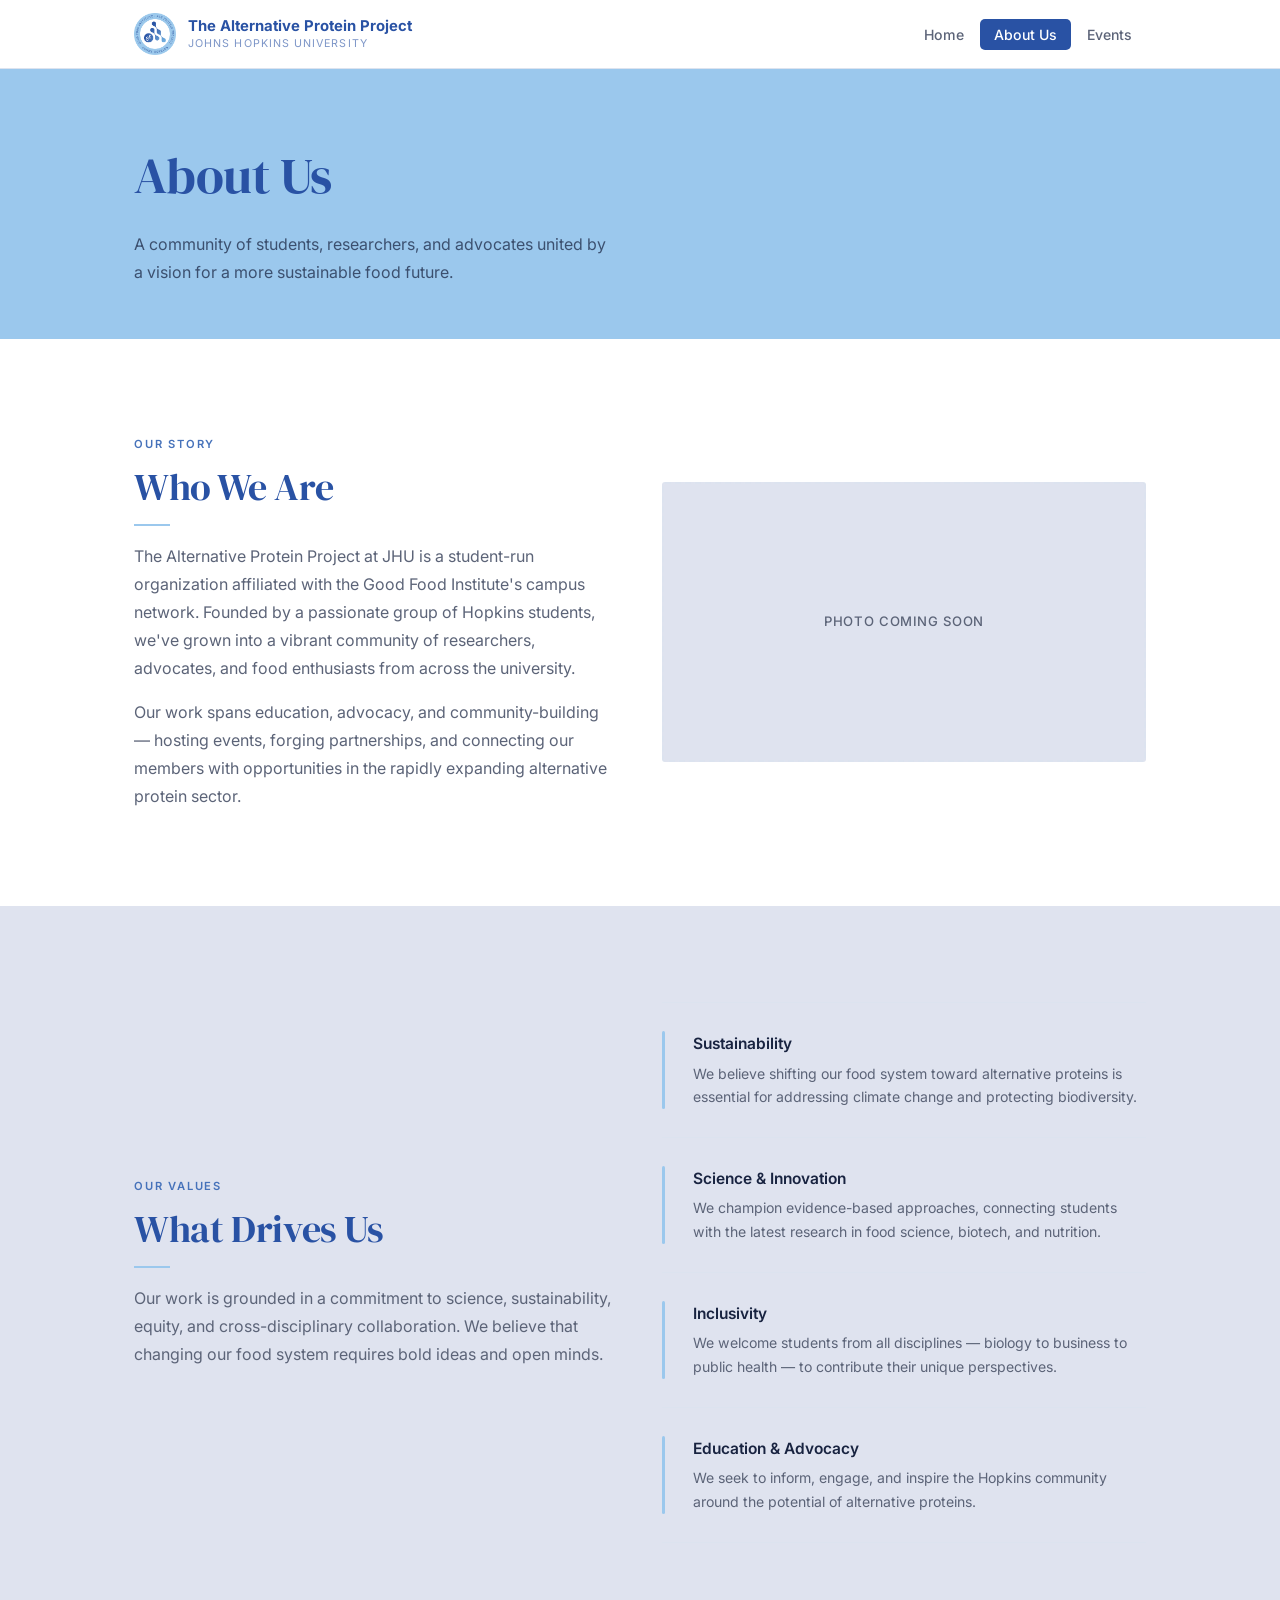
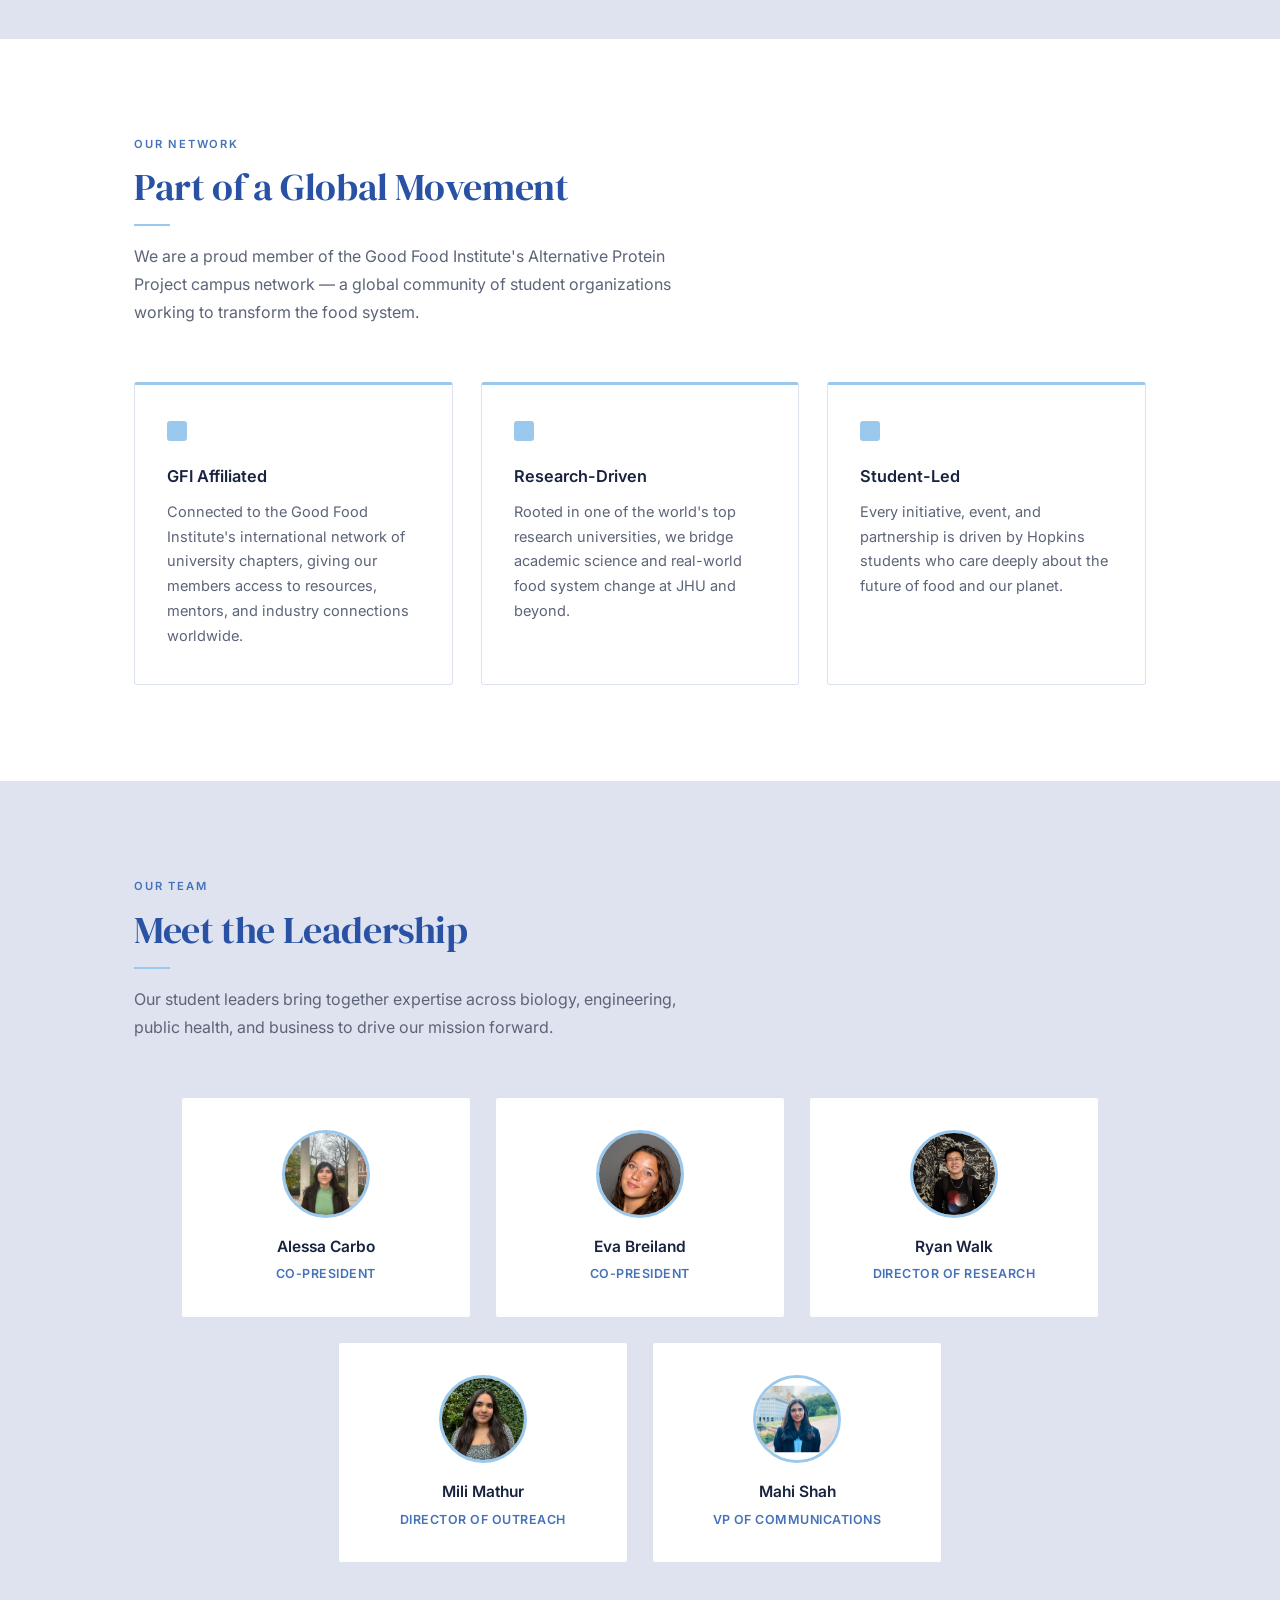
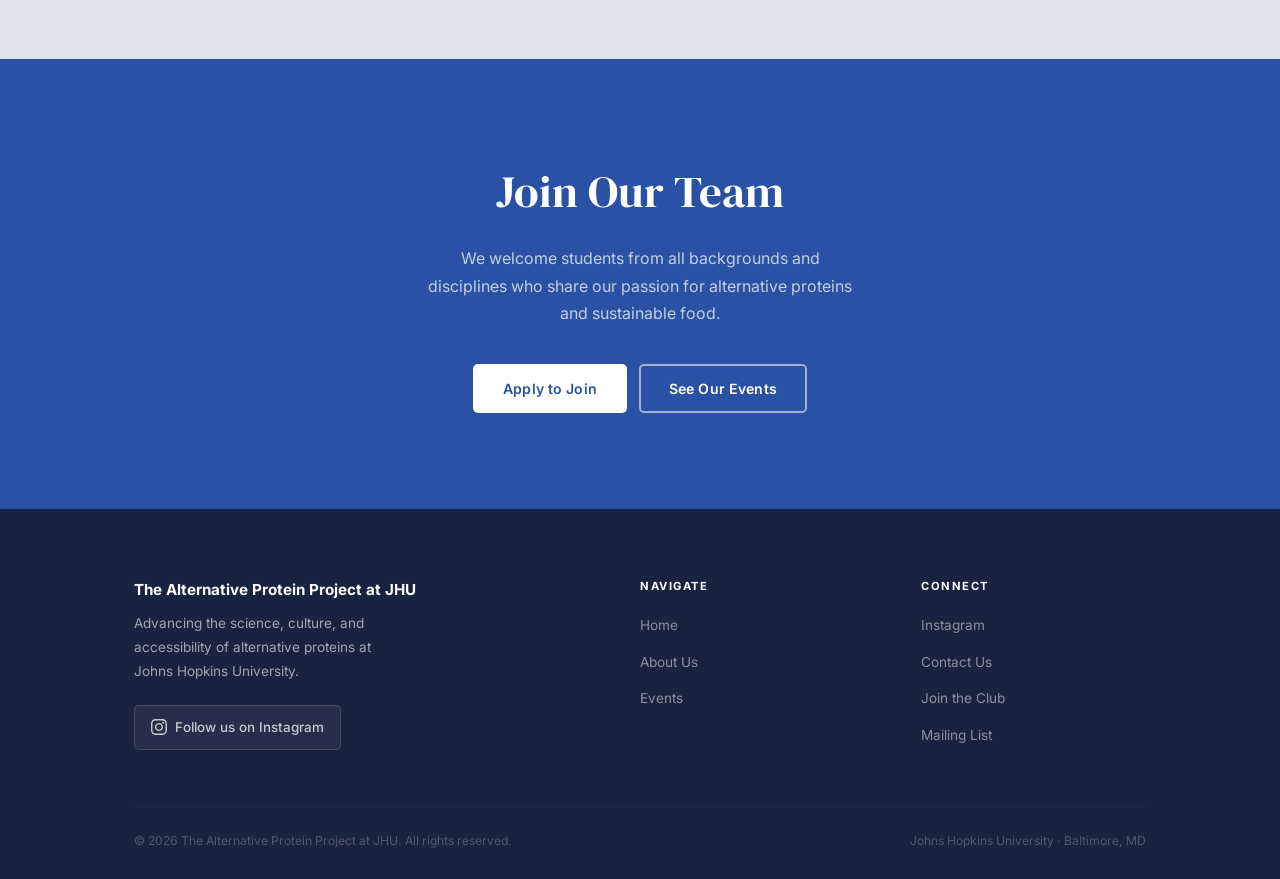
==== commit 0e53a8c1: "Remove partnerships page, stats, placeholder events and past events - Delete partnerships.html and r" ====
--- a/about.html
+++ b/about.html
@@ -22,7 +22,6 @@
       <ul class="nav-links">
         <li><a href="index.html">Home</a></li>
         <li><a href="about.html" class="active">About Us</a></li>
-        <li><a href="partnerships.html">Partnerships</a></li>
         <li><a href="events.html">Events</a></li>
       </ul>
     </div>
@@ -47,9 +46,8 @@
           <p class="section-sub">The Alternative Protein Project at JHU is a student-run organization affiliated with the Good Food Institute's campus network. Founded by a passionate group of Hopkins students, we've grown into a vibrant community of researchers, advocates, and food enthusiasts from across the university.</p>
           <p class="section-sub" style="margin-top: 16px;">Our work spans education, advocacy, and community-building — hosting events, forging partnerships, and connecting our members with opportunities in the rapidly expanding alternative protein sector.</p>
         </div>
-        <div class="story-card">
-          <blockquote>"We believe that students at research universities like JHU are uniquely positioned to accelerate the alternative protein revolution — through science, through ideas, and through community."</blockquote>
-          <cite>— The Alternative Protein Project at JHU</cite>
+        <div class="photo-placeholder">
+          <span>Photo coming soon</span>
         </div>
       </div>
     </div>
@@ -198,7 +196,6 @@
           <ul>
             <li><a href="index.html">Home</a></li>
             <li><a href="about.html">About Us</a></li>
-            <li><a href="partnerships.html">Partnerships</a></li>
             <li><a href="events.html">Events</a></li>
           </ul>
         </div>
--- a/styles.css
+++ b/styles.css
@@ -370,6 +370,17 @@
 .pillar h3 { font-size: 0.97rem; font-weight: 600; color: var(--dark); margin-bottom: 5px; }
 .pillar p  { font-size: 0.88rem; color: var(--gray); line-height: 1.68; }
 
+/* Photo placeholder */
+.photo-placeholder {
+  background: var(--bg-alt);
+  border-radius: 3px;
+  min-height: 280px;
+  display: flex; align-items: center; justify-content: center;
+  border: 2px dashed var(--border);
+  color: var(--gray); font-size: 0.82rem; font-weight: 500;
+  letter-spacing: 0.05em; text-transform: uppercase;
+}
+
 /* Story / quote card */
 .story-card {
   background: var(--navy);
@@ -401,6 +412,27 @@
 .cta-section p {
   font-size: 1rem; opacity: .72;
   max-width: 440px; margin: 0 auto 36px; line-height: 1.72;
+}
+
+/* =====================
+   SOCIAL ICONS (CTA)
+   ===================== */
+.social-icons {
+  display: flex; gap: 20px; justify-content: center;
+  margin: 28px auto 32px;
+}
+.social-icon {
+  color: rgba(255,255,255,.75);
+  display: flex; align-items: center; justify-content: center;
+  width: 44px; height: 44px; border-radius: 50%;
+  background: rgba(255,255,255,.1);
+  border: 1px solid rgba(255,255,255,.18);
+  transition: all .15s;
+}
+.social-icon:hover {
+  color: var(--white);
+  background: rgba(255,255,255,.2);
+  text-decoration: none;
 }
 
 /* =====================
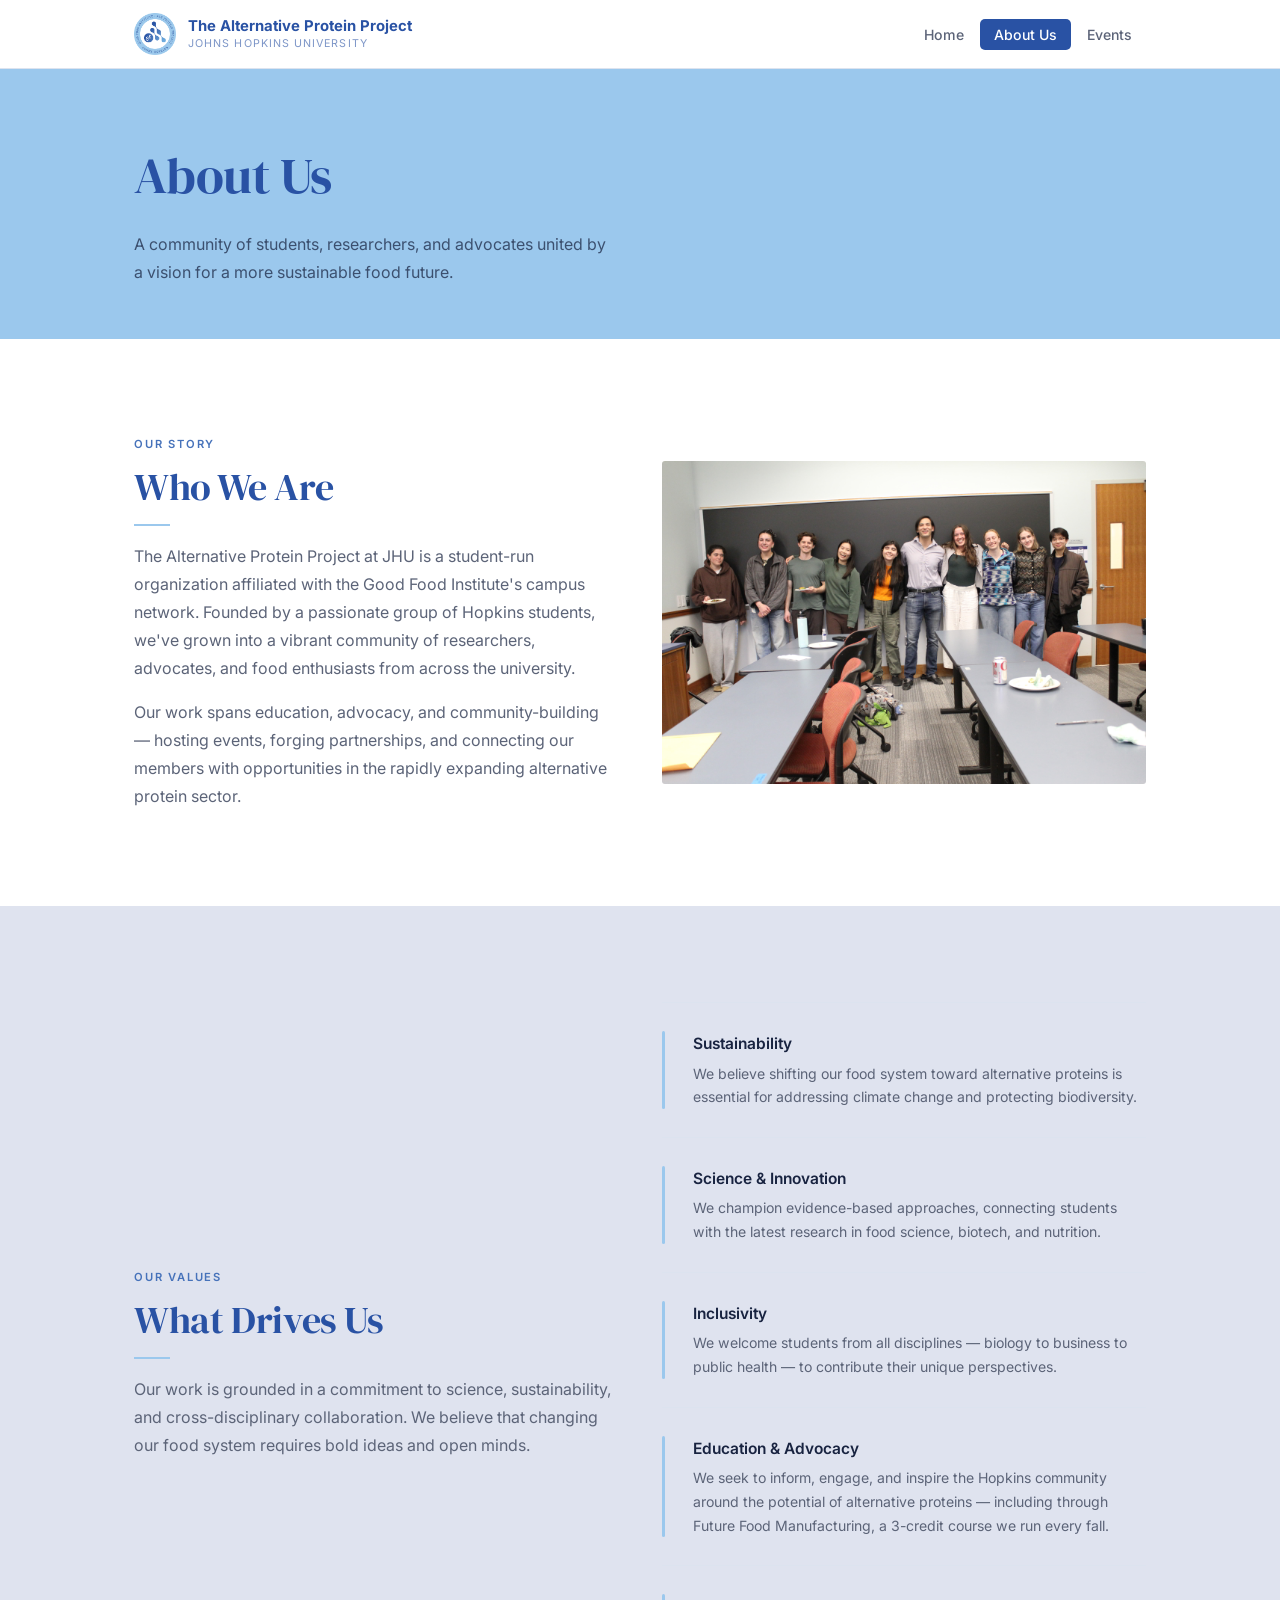
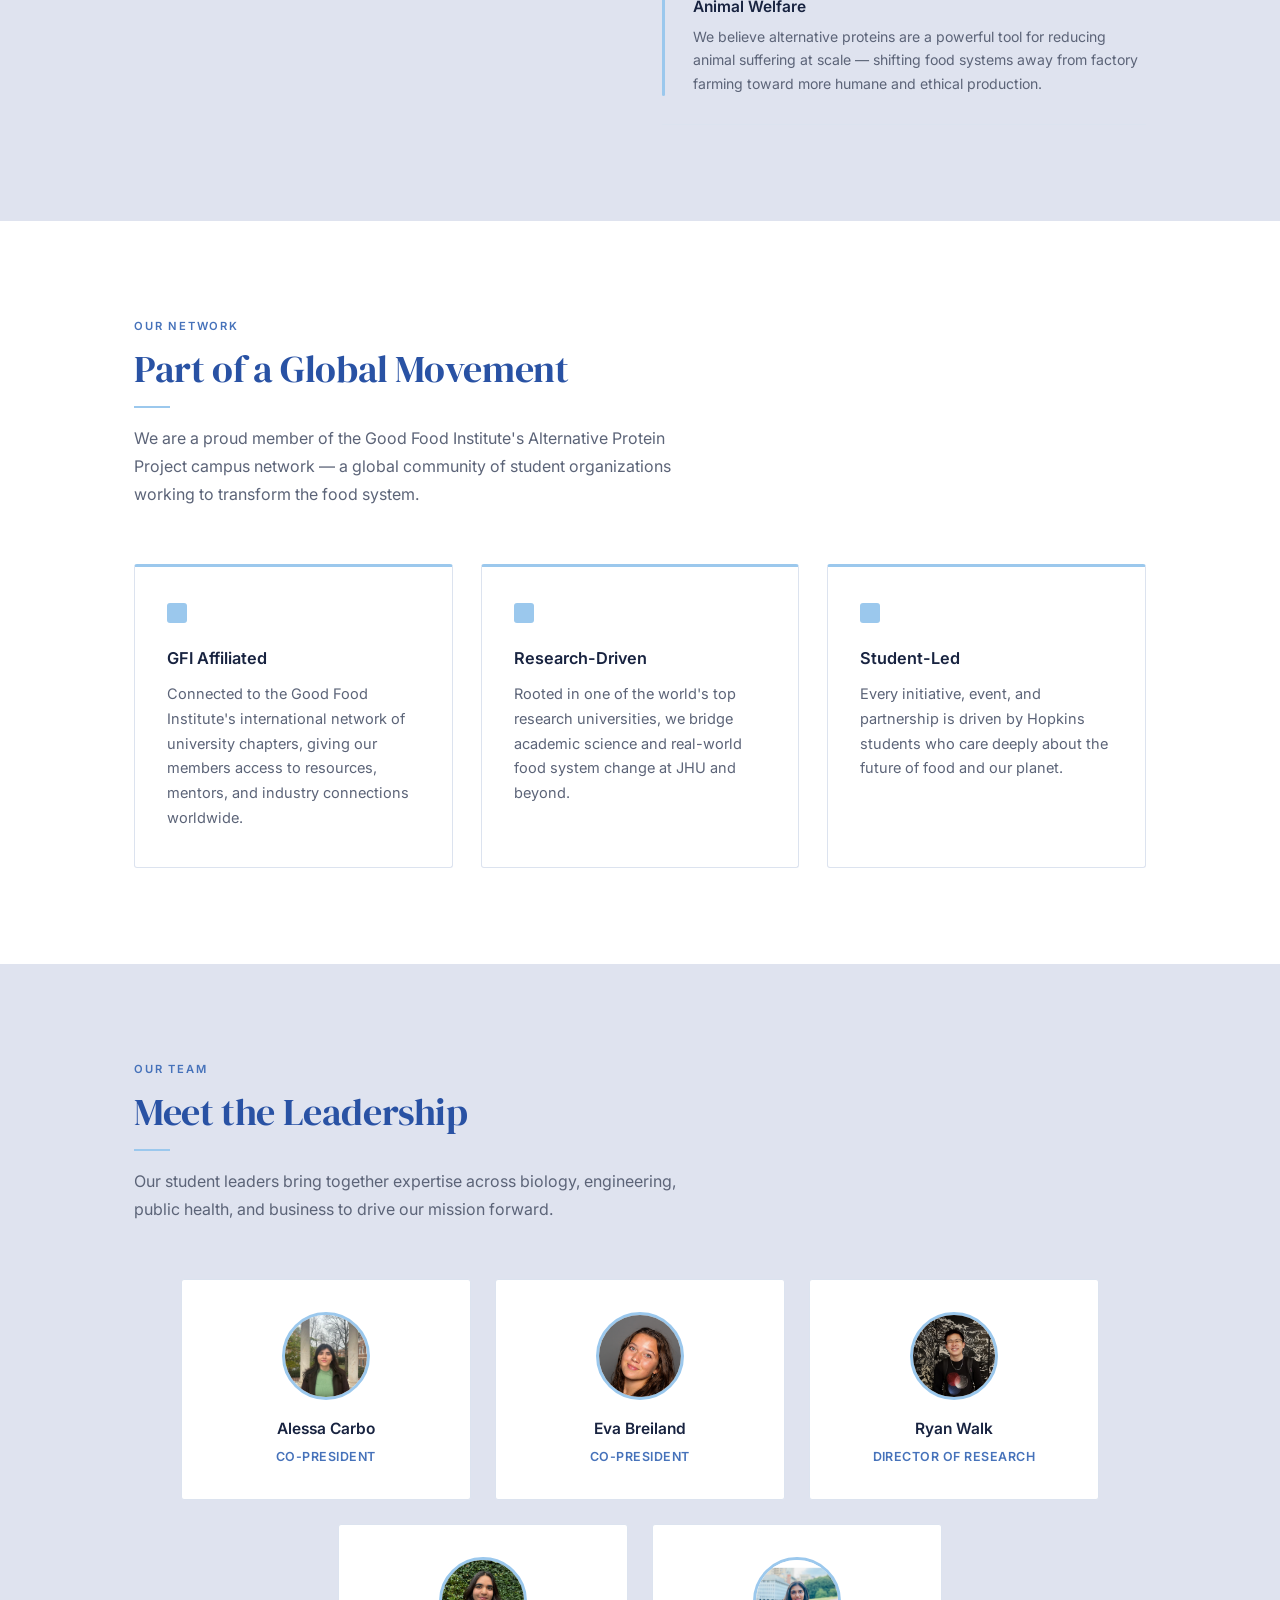
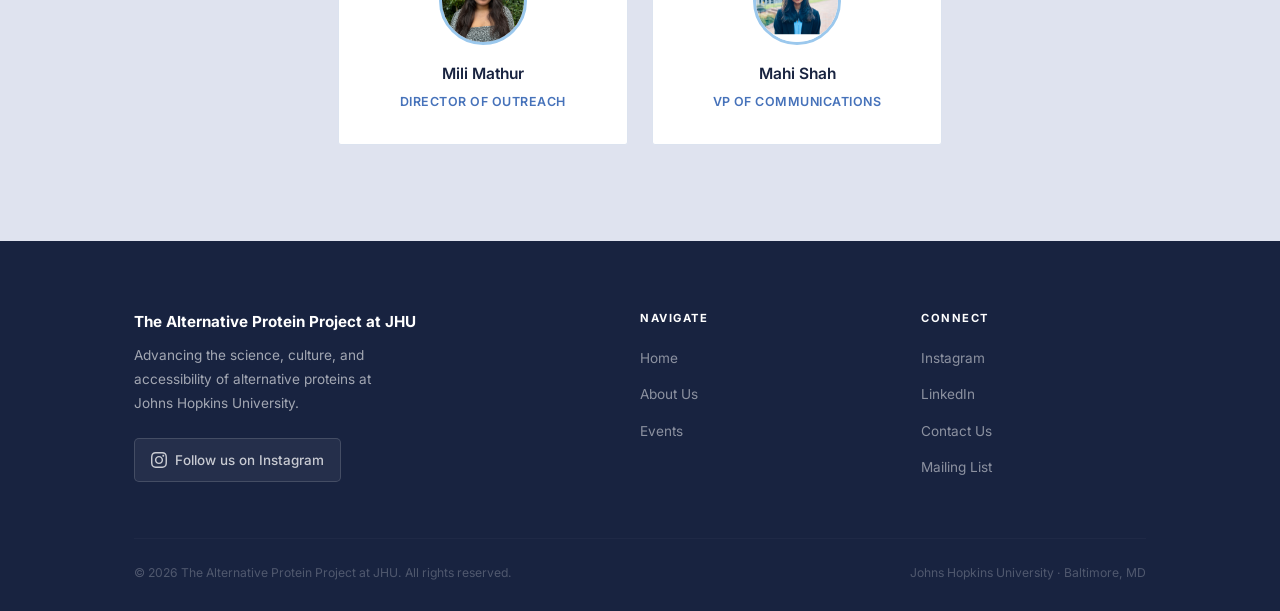
==== commit d450115a: "Homepage hero image, social links, about page updates - Add Gilman Hall photo to homepage hero in sp" ====
--- a/about.html
+++ b/about.html
@@ -46,8 +46,8 @@
           <p class="section-sub">The Alternative Protein Project at JHU is a student-run organization affiliated with the Good Food Institute's campus network. Founded by a passionate group of Hopkins students, we've grown into a vibrant community of researchers, advocates, and food enthusiasts from across the university.</p>
           <p class="section-sub" style="margin-top: 16px;">Our work spans education, advocacy, and community-building — hosting events, forging partnerships, and connecting our members with opportunities in the rapidly expanding alternative protein sector.</p>
         </div>
-        <div class="photo-placeholder">
-          <span>Photo coming soon</span>
+        <div>
+          <img src="images/pages/offbeast.jpg" alt="The Alternative Protein Project at JHU" style="width:100%; border-radius:3px; object-fit:cover; max-height:360px;">
         </div>
       </div>
     </div>
@@ -61,7 +61,7 @@
           <p class="section-label">Our Values</p>
           <h2 class="section-title">What Drives Us</h2>
           <div class="divider"></div>
-          <p class="section-sub">Our work is grounded in a commitment to science, sustainability, equity, and cross-disciplinary collaboration. We believe that changing our food system requires bold ideas and open minds.</p>
+          <p class="section-sub">Our work is grounded in a commitment to science, sustainability, and cross-disciplinary collaboration. We believe that changing our food system requires bold ideas and open minds.</p>
         </div>
         <div class="pillar-stack">
           <div class="pillar">
@@ -89,7 +89,14 @@
             <div class="pillar-icon"></div>
             <div class="pillar-content">
               <h3>Education &amp; Advocacy</h3>
-              <p>We seek to inform, engage, and inspire the Hopkins community around the potential of alternative proteins.</p>
+              <p>We seek to inform, engage, and inspire the Hopkins community around the potential of alternative proteins — including through Future Food Manufacturing, a 3-credit course we run every fall.</p>
+            </div>
+          </div>
+          <div class="pillar">
+            <div class="pillar-icon"></div>
+            <div class="pillar-content">
+              <h3>Animal Welfare</h3>
+              <p>We believe alternative proteins are a powerful tool for reducing animal suffering at scale — shifting food systems away from factory farming toward more humane and ethical production.</p>
             </div>
           </div>
         </div>
@@ -165,18 +172,6 @@
     </div>
   </section>
 
-  <!-- Join CTA -->
-  <section class="cta-section">
-    <div class="container">
-      <h2>Join Our Team</h2>
-      <p>We welcome students from all backgrounds and disciplines who share our passion for alternative proteins and sustainable food.</p>
-      <div class="btn-group">
-        <a href="#" class="btn btn-white">Apply to Join</a>
-        <a href="events.html" class="btn btn-outline">See Our Events</a>
-      </div>
-    </div>
-  </section>
-
   <!-- Footer -->
   <footer>
     <div class="container">
@@ -184,7 +179,7 @@
         <div class="footer-brand">
           <h3>The Alternative Protein Project at JHU</h3>
           <p>Advancing the science, culture, and accessibility of alternative proteins at Johns Hopkins University.</p>
-          <a href="#" class="insta-link">
+          <a href="https://www.instagram.com/jhualtprotein/" target="_blank" rel="noopener" class="insta-link">
             <svg width="16" height="16" viewBox="0 0 24 24" fill="currentColor" aria-hidden="true">
               <path d="M12 2.163c3.204 0 3.584.012 4.85.07 3.252.148 4.771 1.691 4.919 4.919.058 1.265.069 1.645.069 4.849 0 3.205-.012 3.584-.069 4.849-.149 3.225-1.664 4.771-4.919 4.919-1.266.058-1.644.07-4.85.07-3.204 0-3.584-.012-4.849-.07-3.26-.149-4.771-1.699-4.919-4.92-.058-1.265-.07-1.644-.07-4.849 0-3.204.013-3.583.07-4.849.149-3.227 1.664-4.771 4.919-4.919 1.266-.057 1.645-.069 4.849-.069zm0-2.163c-3.259 0-3.667.014-4.947.072-4.358.2-6.78 2.618-6.98 6.98-.059 1.281-.073 1.689-.073 4.948 0 3.259.014 3.668.072 4.948.2 4.358 2.618 6.78 6.98 6.98 1.281.058 1.689.072 4.948.072 3.259 0 3.668-.014 4.948-.072 4.354-.2 6.782-2.618 6.979-6.98.059-1.28.073-1.689.073-4.948 0-3.259-.014-3.667-.072-4.947-.196-4.354-2.617-6.78-6.979-6.98-1.281-.059-1.69-.073-4.949-.073zm0 5.838c-3.403 0-6.162 2.759-6.162 6.162s2.759 6.163 6.162 6.163 6.162-2.759 6.162-6.163c0-3.403-2.759-6.162-6.162-6.162zm0 10.162c-2.209 0-4-1.79-4-4 0-2.209 1.791-4 4-4s4 1.791 4 4c0 2.21-1.791 4-4 4zm6.406-11.845c-.796 0-1.441.645-1.441 1.44s.645 1.44 1.441 1.44c.795 0 1.439-.645 1.439-1.44s-.644-1.44-1.439-1.44z"/>
             </svg>
@@ -202,10 +197,10 @@
         <div class="footer-col">
           <h4>Connect</h4>
           <ul>
-            <li><a href="#">Instagram</a></li>
-            <li><a href="#">Contact Us</a></li>
-            <li><a href="#">Join the Club</a></li>
-            <li><a href="#">Mailing List</a></li>
+            <li><a href="https://www.instagram.com/jhualtprotein/" target="_blank" rel="noopener">Instagram</a></li>
+            <li><a href="https://www.linkedin.com/company/72015277/" target="_blank" rel="noopener">LinkedIn</a></li>
+            <li><a href="mailto:jhualtprotein@gmail.com">Contact Us</a></li>
+            <li><a href="mailto:jhualtprotein@gmail.com">Mailing List</a></li>
           </ul>
         </div>
       </div>
--- a/styles.css
+++ b/styles.css
@@ -117,6 +117,27 @@
 .hero {
   background: var(--brand);
   padding: 96px 0 80px;
+  overflow: hidden;
+}
+.hero-grid {
+  display: grid;
+  grid-template-columns: 1fr 420px;
+  gap: 56px;
+  align-items: center;
+}
+.hero-img {
+  border-radius: 4px;
+  overflow: hidden;
+  height: 420px;
+}
+.hero-img img {
+  width: 100%; height: 100%;
+  object-fit: cover; object-position: center;
+  display: block;
+}
+@media (max-width: 900px) {
+  .hero-grid { grid-template-columns: 1fr; }
+  .hero-img { display: none; }
 }
 .hero h1 {
   font-family: 'DM Serif Display', Georgia, serif;
@@ -124,7 +145,6 @@
   color: var(--navy);
   line-height: 1.08;
   margin-bottom: 24px;
-  max-width: 720px;
   font-weight: 400;
   letter-spacing: -0.02em;
 }
@@ -231,6 +251,69 @@
 .stat-item .lbl { font-size: 0.86rem; color: rgba(255,255,255,.55); font-weight: 500; }
 
 /* =====================
+   FEATURED EVENT CARD
+   ===================== */
+.featured-event-card {
+  display: grid;
+  grid-template-columns: 340px 1fr;
+  border: 1px solid var(--border);
+  border-top: 3px solid var(--navy);
+  border-radius: 3px;
+  overflow: hidden;
+  text-decoration: none;
+  transition: box-shadow .2s, transform .2s;
+  color: inherit;
+}
+.featured-event-card:hover {
+  box-shadow: 0 8px 32px rgba(41,82,164,.12);
+  transform: translateY(-3px);
+  text-decoration: none;
+}
+.featured-event-img {
+  overflow: hidden;
+  background: var(--bg-alt);
+}
+.featured-event-img img {
+  width: 100%; height: 100%;
+  object-fit: cover; object-position: center top;
+  display: block;
+  min-height: 320px;
+}
+.featured-event-body {
+  padding: 48px 44px;
+  display: flex; flex-direction: column; justify-content: center;
+}
+.featured-event-title {
+  font-family: 'DM Serif Display', serif;
+  font-size: clamp(1.5rem, 2.5vw, 2rem);
+  color: var(--navy); font-weight: 400;
+  line-height: 1.15; margin-bottom: 14px;
+  letter-spacing: -0.01em;
+}
+.featured-event-sub {
+  font-size: 0.95rem; color: var(--gray);
+  line-height: 1.72; margin-bottom: 20px;
+  max-width: 440px;
+}
+.featured-event-meta {
+  display: flex; gap: 20px; flex-wrap: wrap;
+  font-size: 0.78rem; color: var(--gray);
+  font-weight: 500; margin-bottom: 28px;
+}
+.featured-event-meta span + span::before { content: '·'; margin-right: 20px; color: var(--border); }
+.featured-event-cta {
+  font-size: 0.85rem; font-weight: 600;
+  color: var(--navy); letter-spacing: 0.01em;
+}
+.featured-event-card:hover .featured-event-cta { text-decoration: underline; }
+
+@media (max-width: 800px) {
+  .featured-event-card { grid-template-columns: 1fr; }
+  .featured-event-img img { min-height: 220px; max-height: 260px; }
+  .featured-event-body { padding: 32px 28px; }
+}
+
+/* =====================
    EVENT CARDS
    ===================== */
 .event-stack { display: flex; flex-direction: column; }
